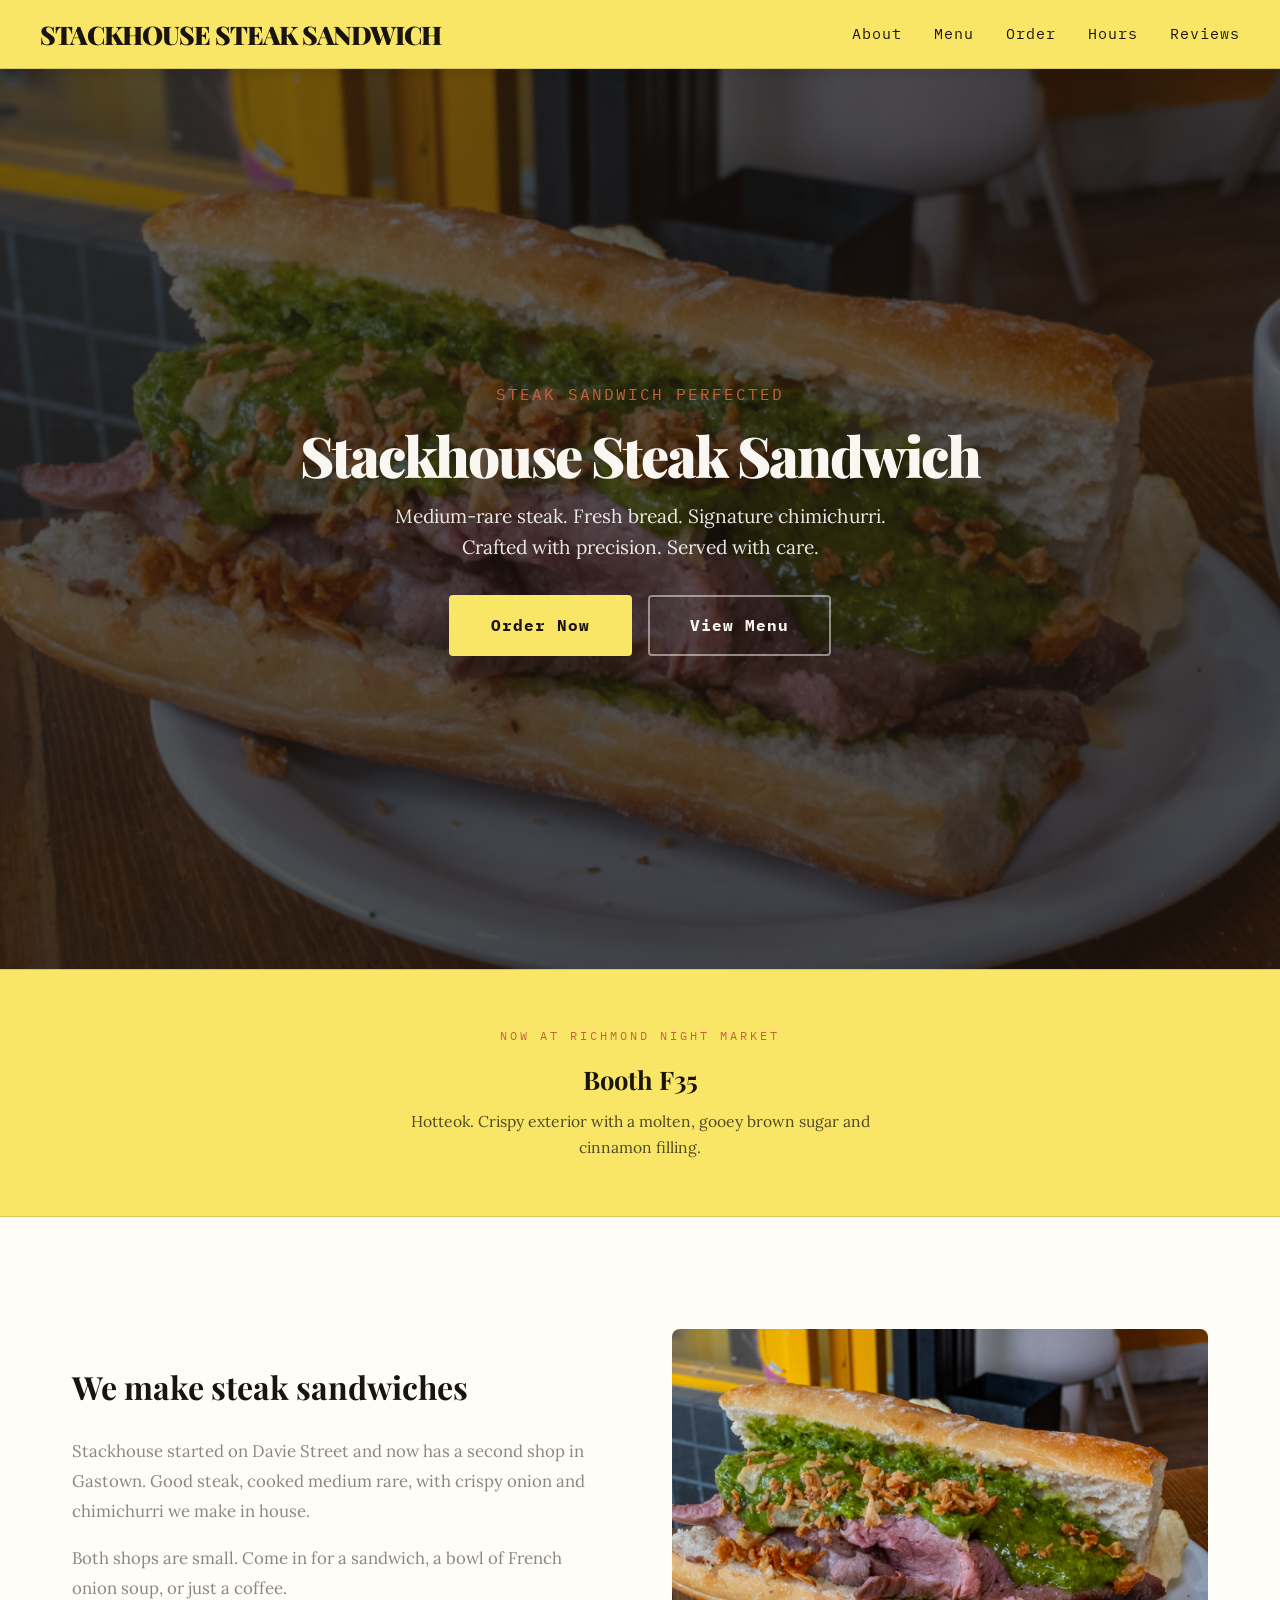
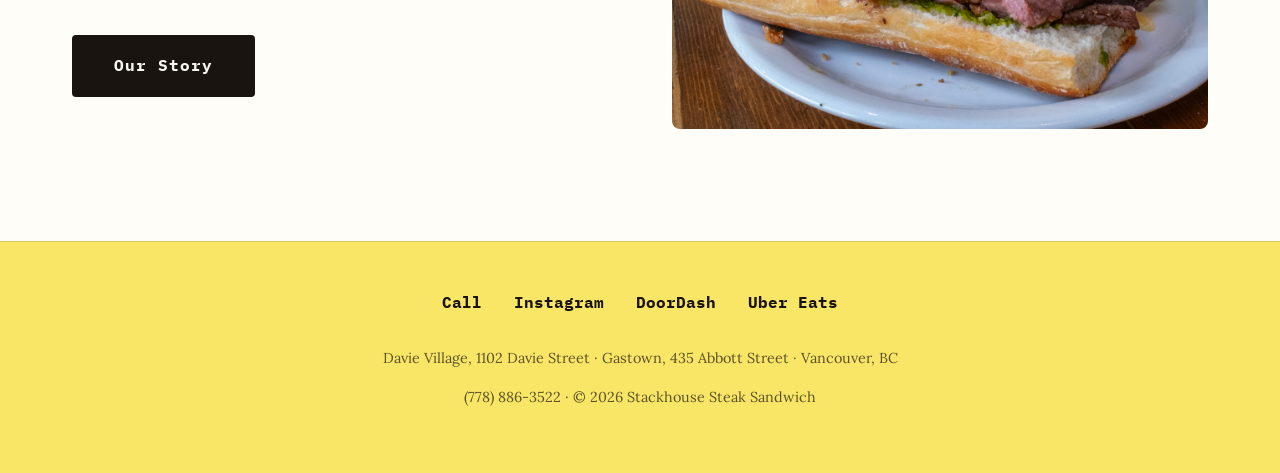
==== index.html @ 325ead57 "vbright" ====
<!DOCTYPE html>
<html lang="en">
<head>
    <meta charset="UTF-8">
    <meta name="viewport" content="width=device-width, initial-scale=1.0">
    <title>Stackhouse Steak Sandwich | Vancouver</title>
    <meta name="description" content="Vancouver's home for perfectly crafted steak sandwiches. Medium-rare steak, fresh bread, signature chimichurri.">
    <link href="https://fonts.googleapis.com/css2?family=Playfair+Display:wght@700;900&family=IBM+Plex+Mono:wght@400;600&family=Lora:wght@400;500;600&display=swap" rel="stylesheet">
    <link rel="icon" type="image/png" href="favicon.png">
    <link rel="apple-touch-icon" href="apple-touch-icon.png">
    <link rel="stylesheet" href="styles.css">
    <style>
        /* Full-bleed photo hero */
        .hero {
            background: linear-gradient(rgba(26, 20, 16, 0.60), rgba(26, 20, 16, 0.74)), url('sandwich.jpg?v=1') center/cover no-repeat;
            padding: 8rem 2rem;
        }
        .hero::before { display: none; }
        .hero-description { color: rgba(250, 247, 243, 0.92); }

        /* More breathing room */
        .about { margin: 7rem auto; }

        /* Richmond Night Market banner */
        .nightmarket-banner {
            background: var(--brand);
            color: var(--primary-dark);
            padding: 3.5rem 2rem;
            text-align: center;
            border-top: 1px solid rgba(26, 20, 16, 0.15);
            border-bottom: 1px solid rgba(26, 20, 16, 0.15);
        }
        .nightmarket-banner .eyebrow {
            font-family: 'IBM Plex Mono', monospace;
            letter-spacing: 3px;
            text-transform: uppercase;
            font-size: 0.75rem;
            color: var(--primary-accent);
            margin-bottom: 0.85rem;
        }
        .nightmarket-banner h3 {
            font-family: 'Playfair Display', serif;
            font-size: 1.6rem;
            font-weight: 700;
            margin-bottom: 0.6rem;
            color: var(--primary-dark);
        }
        .nightmarket-banner p {
            color: rgba(26, 20, 16, 0.75);
            font-size: 0.98rem;
            max-width: 520px;
            margin: 0 auto;
            line-height: 1.6;
        }
    </style>
</head>
<body>
    <header>
        <nav>
            <a href="index.html" class="logo" style="text-decoration:none;color:inherit;">STACKHOUSE STEAK SANDWICH</a>
            <ul class="nav-links">
                <li><a href="about.html">About</a></li>
                <li><a href="menu.html">Menu</a></li>
                <li><a href="order.html">Order</a></li>
                <li><a href="hours.html">Hours</a></li>
                <li><a href="reviews.html">Reviews</a></li>
            </ul>
            <div class="hamburger" id="hamburger">
                <span></span>
                <span></span>
                <span></span>
            </div>
        </nav>
    </header>

    <div class="mobile-menu" id="mobileMenu">
        <a href="about.html">About</a>
        <a href="menu.html">Menu</a>
        <a href="order.html">Order</a>
        <a href="hours.html">Hours</a>
        <a href="reviews.html">Reviews</a>
    </div>

    <script>
        const hamburger = document.getElementById('hamburger');
        const mobileMenu = document.getElementById('mobileMenu');
        hamburger.addEventListener('click', function(e) {
            e.stopPropagation();
            hamburger.classList.toggle('active');
            mobileMenu.classList.toggle('active');
        });
        document.addEventListener('click', function(event) {
            if (!event.target.closest('header') && !event.target.closest('.mobile-menu')) {
                hamburger.classList.remove('active');
                mobileMenu.classList.remove('active');
            }
        });
    </script>

    <section class="hero">
        <div class="hero-content">
            <div class="tagline" style="animation: fadeInDown 0.8s ease 0.2s both;">STEAK SANDWICH PERFECTED</div>
            <h1 style="animation: fadeInDown 0.8s ease 0.4s both;">Stackhouse Steak Sandwich</h1>
            <p class="hero-description" style="animation: fadeInDown 0.8s ease 0.6s both;">Medium-rare steak. Fresh bread. Signature chimichurri.<br>Crafted with precision. Served with care.</p>
            <div style="animation: fadeInUp 0.8s ease 0.8s both; display: flex; gap: 1rem; justify-content: center; flex-wrap: wrap;">
                <a href="order.html" class="cta-button" style="background: var(--brand); color: var(--primary-dark); border-color: var(--brand);">Order Now</a>
                <a href="menu.html" class="cta-button" style="background: transparent; color: var(--cream); border: 2px solid rgba(250, 247, 243, 0.5);">View Menu</a>
            </div>
        </div>
    </section>

    <!-- Richmond Night Market Banner -->
    <section class="nightmarket-banner">
        <div class="eyebrow">Now at Richmond Night Market</div>
        <h3>Booth F35</h3>
        <p>Hotteok. Crispy exterior with a molten, gooey brown sugar and cinnamon filling.</p>
    </section>

    <!-- About preview -->
    <section class="about">
        <div class="about-text">
            <h2>We make steak sandwiches</h2>
            <p>Stackhouse started on Davie Street and now has a second shop in Gastown. Good steak, cooked medium rare, with crispy onion and chimichurri we make in house.</p>
            <p>Both shops are small. Come in for a sandwich, a bowl of French onion soup, or just a coffee.</p>
            <a href="about.html" class="cta-button" style="margin-top: 1rem;">Our Story</a>
        </div>
        <div class="about-image" style="background: none; display: flex; align-items: center; justify-content: center; border-radius: 8px; overflow: hidden;">
            <img src="sandwich.jpg?v=1" alt="Stackhouse Steak Sandwich" style="width: 100%; height: 100%; object-fit: cover;">
        </div>
    </section>

    <footer>
        <div class="social-links">
            <a href="tel:+17788863522">Call</a>
            <a href="https://www.instagram.com/stackhouse_steaksandwich/" target="_blank">Instagram</a>
            <a href="https://www.doordash.com/store/stackhouse-steak-sandwich-vancouver-33182629/56385746/?event_type=autocomplete&pickup=false" target="_blank">DoorDash</a>
            <a href="https://www.ubereats.com/ca/store/stackhouse-steaksandwich/ecouAs_ZU3mbk9xz7SRgxw?diningMode=DELIVERY&surfaceName=" target="_blank">Uber Eats</a>
        </div>
        <div class="footer-text">
            Davie Village, 1102 Davie Street  &middot;  Gastown, 435 Abbott Street  &middot;  Vancouver, BC
        </div>
        <div class="footer-text">
            (778) 886-3522  &middot;  &copy; 2026 Stackhouse Steak Sandwich
        </div>
    </footer>
</body>
</html>
---- styles.css ----
* {
            margin: 0;
            padding: 0;
            box-sizing: border-box;
        }

        :root {
            --primary-dark: #1a1410;
            --primary-accent: #c4623d;
            --cream: #faf7f3;
            --brand: #fae666;
            --bg: #fffdf7;
            --gold: #c9a24b;
            --warm-gray: #8b8680;
            --light-gray: #fdf3d1;
        }

        html {
            scroll-behavior: smooth;
        }

        body {
            font-family: 'Lora', serif;
            color: var(--primary-dark);
            background: var(--bg);
            line-height: 1.6;
            overflow-x: hidden;
        }

        /* Header & Navigation */
        header {
            background: var(--brand);
            color: var(--primary-dark);
            padding: 0.85rem 2rem;
            position: sticky;
            top: 0;
            z-index: 1000;
            border-bottom: 1px solid rgba(26, 20, 16, 0.15);
            box-shadow: 0 2px 12px rgba(26, 20, 16, 0.12);
        }

        nav {
            max-width: 1200px;
            margin: 0 auto;
            display: flex;
            justify-content: space-between;
            align-items: center;
        }

        .logo {
            font-family: 'Playfair Display', serif;
            font-size: 1.6rem;
            font-weight: 900;
            letter-spacing: -1px;
        }

        .nav-links {
            display: flex;
            gap: 2rem;
            list-style: none;
        }

        .nav-links a {
            color: var(--primary-dark);
            text-decoration: none;
            font-family: 'IBM Plex Mono', monospace;
            font-size: 0.92rem;
            letter-spacing: 1px;
            padding-bottom: 3px;
            border-bottom: 1px solid transparent;
            transition: color 0.3s ease, border-color 0.3s ease;
        }

        .nav-links a:hover {
            color: var(--primary-accent);
        }

        /* Hamburger Menu */
        .hamburger {
            display: none;
            flex-direction: column;
            cursor: pointer;
            gap: 6px;
        }

        .hamburger span {
            width: 25px;
            height: 3px;
            background: var(--primary-dark);
            border-radius: 2px;
            transition: opacity 0.2s ease;
        }

        .hamburger.active span:nth-child(1) {
            /* Keep lines visible */
        }

        .hamburger.active span:nth-child(2) {
            /* Keep lines visible */
        }

        .hamburger.active span:nth-child(3) {
            /* Keep lines visible */
        }

        /* Mobile Menu */
        .mobile-menu {
            display: none;
            position: fixed;
            top: 56px;
            left: 0;
            right: 0;
            background: var(--brand);
            flex-direction: column;
            padding: 2rem;
            gap: 1.5rem;
            z-index: 999;
            box-shadow: 0 4px 15px rgba(26, 20, 16, 0.2);
        }

        .mobile-menu.active {
            display: flex;
        }

        .mobile-menu a {
            color: var(--primary-dark);
            text-decoration: none;
            font-family: 'IBM Plex Mono', monospace;
            font-size: 1rem;
            letter-spacing: 1px;
            padding: 0.5rem 0;
            border-bottom: 1px solid rgba(26, 20, 16, 0.12);
        }

        .mobile-menu a:last-child {
            border-bottom: none;
        }

        /* Hero Section */
        .hero {
            background: linear-gradient(135deg, var(--primary-dark) 0%, #2a1f16 100%);
            color: var(--cream);
            padding: 6rem 2rem;
            text-align: center;
            position: relative;
            overflow: hidden;
            min-height: 100vh;
            display: flex;
            align-items: center;
            justify-content: center;
        }

        .hero::before {
            content: '';
            position: absolute;
            top: -50%;
            right: -20%;
            width: 500px;
            height: 500px;
            background: radial-gradient(circle, var(--primary-accent) 0%, transparent 70%);
            opacity: 0.1;
            animation: float 15s ease-in-out infinite;
        }

        @keyframes float {
            0%, 100% { transform: translateY(0px); }
            50% { transform: translateY(-30px); }
        }

        @keyframes fadeInUp {
            from {
                opacity: 0;
                transform: translateY(30px);
            }
            to {
                opacity: 1;
                transform: translateY(0);
            }
        }

        @keyframes fadeInDown {
            from {
                opacity: 0;
                transform: translateY(-30px);
            }
            to {
                opacity: 1;
                transform: translateY(0);
            }
        }

        @keyframes fadeIn {
            from {
                opacity: 0;
            }
            to {
                opacity: 1;
            }
        }

        @keyframes bounce {
            0%, 100% { transform: translateY(0); }
            50% { transform: translateY(-10px); }
        }

        .hero-content {
            position: relative;
            z-index: 1;
            max-width: 800px;
            margin: 0 auto;
            animation: fadeInUp 1s ease 0.2s both;
        }

        @keyframes fadeInUp {
            from {
                opacity: 0;
                transform: translateY(30px);
            }
            to {
                opacity: 1;
                transform: translateY(0);
            }
        }

        h1 {
            font-family: 'Playfair Display', serif;
            font-size: 3.5rem;
            font-weight: 900;
            margin-bottom: 1rem;
            letter-spacing: -2px;
            line-height: 1.1;
            color: var(--cream);
        }

        .tagline {
            font-family: 'IBM Plex Mono', monospace;
            font-size: 1rem;
            letter-spacing: 2px;
            color: var(--primary-accent);
            text-transform: uppercase;
            margin-bottom: 1rem;
        }

        .hero-description {
            font-size: 1.2rem;
            margin-bottom: 2rem;
            color: rgba(250, 247, 243, 0.9);
            max-width: 600px;
            margin-left: auto;
            margin-right: auto;
        }

        .cta-button {
            display: inline-block;
            background: var(--primary-dark);
            color: var(--cream);
            padding: 1rem 2.5rem;
            text-decoration: none;
            font-family: 'IBM Plex Mono', monospace;
            font-weight: 700;
            letter-spacing: 1px;
            transition: all 0.3s ease;
            border: 2px solid var(--primary-dark);
            cursor: pointer;
            border-radius: 4px;
        }

        .cta-button:hover {
            background: transparent;
            color: var(--primary-dark);
            transform: translateY(-2px);
            box-shadow: 0 8px 25px rgba(26, 20, 16, 0.2);
        }

        /* About Section */
        .about {
            max-width: 1200px;
            margin: 5rem auto;
            padding: 0 2rem;
            display: grid;
            grid-template-columns: 1fr 1fr;
            gap: 4rem;
            align-items: center;
        }

        .about-text h2 {
            font-family: 'Playfair Display', serif;
            font-size: 2rem;
            margin-bottom: 1.5rem;
            color: var(--primary-dark);
        }

        .about-text p {
            margin-bottom: 1rem;
            font-size: 1.05rem;
            color: var(--warm-gray);
            line-height: 1.8;
        }

        .about-image {
            width: 100%;
            height: 400px;
            background: linear-gradient(135deg, var(--primary-accent) 0%, #d97d5e 100%);
            border-radius: 4px;
            display: flex;
            align-items: center;
            justify-content: center;
            font-size: 4rem;
            color: rgba(255, 255, 255, 0.3);
            position: relative;
            overflow: hidden;
        }

        .about-image::before {
            content: '';
            font-size: 5rem;
            animation: pulse 3s ease-in-out infinite;
        }

        @keyframes pulse {
            0%, 100% { transform: scale(1); }
            50% { transform: scale(1.1); }
        }

        /* Menu Section */
        .menu {
            background: var(--light-gray);
            padding: 4rem 2rem;
            margin: 0;
            border-top: 1px solid rgba(26, 20, 16, 0.06);
            border-bottom: 1px solid rgba(26, 20, 16, 0.06);
        }

        .menu-header {
            max-width: 1200px;
            margin: 0 auto 2rem;
            text-align: center;
        }

        .menu-header h2 {
            font-family: 'Playfair Display', serif;
            font-size: 2rem;
            margin-bottom: 1rem;
            color: var(--primary-dark);
        }

        .menu-grid {
            max-width: 1200px;
            margin: 0 auto;
            display: grid;
            grid-template-columns: repeat(auto-fit, minmax(300px, 1fr));
            gap: 1.2rem;
        }

        .menu-category {
            background: white;
            padding: 2rem 1.75rem;
            border-top: 3px solid var(--gold);
            border-radius: 10px;
            box-shadow: 0 10px 30px rgba(26, 20, 16, 0.06);
            transition: transform 0.3s ease, box-shadow 0.3s ease;
        }

        .menu-category:hover {
            transform: translateY(-5px);
            box-shadow: 0 8px 25px rgba(0, 0, 0, 0.1);
        }

        .menu-category h3 {
            font-family: 'Playfair Display', serif;
            font-size: 1.25rem;
            color: var(--primary-accent);
            margin-bottom: 1rem;
            text-transform: uppercase;
            letter-spacing: 1px;
        }

        .menu-item {
            margin-bottom: 1rem;
        }

        .menu-item-name {
            font-weight: 600;
            color: var(--primary-dark);
            font-size: 1.05rem;
        }

        .menu-item-desc {
            font-size: 0.9rem;
            color: var(--warm-gray);
            font-style: italic;
            margin-top: 0.3rem;
        }

        .menu-item-price {
            font-family: 'IBM Plex Mono', monospace;
            font-weight: 700;
            color: var(--primary-accent);
            margin-top: 0.3rem;
            font-size: 0.95rem;
        }

        /* Info Section */
        .info {
            background: var(--light-gray);
            padding: 5rem 2rem;
            margin: 0;
            border-top: 1px solid rgba(26, 20, 16, 0.06);
            border-bottom: 1px solid rgba(26, 20, 16, 0.06);
        }

        .info-grid {
            max-width: 1200px;
            margin: 0 auto;
            display: grid;
            grid-template-columns: repeat(auto-fit, minmax(250px, 1fr));
            gap: 2rem;
        }

        .info h2 {
            font-family: 'Playfair Display', serif;
            font-size: 2rem;
            text-align: center;
            margin-bottom: 3.5rem;
            color: var(--primary-dark);
        }

        .info-card {
            background: white;
            padding: 2.5rem 2rem;
            border-radius: 12px;
            border: 1px solid rgba(26, 20, 16, 0.06);
            box-shadow: 0 10px 30px rgba(26, 20, 16, 0.06);
            text-align: center;
            transition: transform 0.3s ease, box-shadow 0.3s ease;
        }

        .info-card:hover {
            transform: translateY(-5px);
            box-shadow: 0 18px 40px rgba(26, 20, 16, 0.1);
        }

        .info-card h3 {
            font-family: 'Playfair Display', serif;
            font-size: 1.15rem;
            color: var(--primary-accent);
            margin-bottom: 1.25rem;
        }

        .info-card p {
            color: var(--warm-gray);
            line-height: 1.8;
        }

        .hours-list {
            text-align: left;
            font-family: 'IBM Plex Mono', monospace;
            font-size: 0.9rem;
            margin-top: 1rem;
        }

        .hours-list div {
            display: flex;
            justify-content: space-between;
            margin-bottom: 0.5rem;
        }

        .day {
            color: var(--primary-dark);
            font-weight: 600;
        }

        .time {
            color: var(--primary-accent);
        }

        /* Reviews Section */
        .reviews {
            background: var(--light-gray);
            color: var(--primary-dark);
            padding: 5rem 2rem;
            margin-top: 0;
            border-top: 1px solid rgba(26, 20, 16, 0.06);
        }

        .reviews h2 {
            font-family: 'Playfair Display', serif;
            font-size: 2rem;
            text-align: center;
            margin-bottom: 3rem;
            color: var(--primary-dark);
        }

        .reviews-grid {
            max-width: 1200px;
            margin: 0 auto;
            display: grid;
            grid-template-columns: repeat(auto-fit, minmax(280px, 1fr));
            gap: 2rem;
        }

        .review-card {
            background: white;
            padding: 2.25rem 2rem;
            border-left: 3px solid var(--gold);
            border-radius: 10px;
            box-shadow: 0 10px 30px rgba(26, 20, 16, 0.06);
            transition: transform 0.3s ease, box-shadow 0.3s ease;
        }

        .review-card:hover {
            transform: translateY(-4px);
            box-shadow: 0 18px 40px rgba(26, 20, 16, 0.1);
        }

        .review-stars {
            color: var(--primary-accent);
            margin-bottom: 1rem;
            font-size: 1.1rem;
            letter-spacing: 2px;
        }

        .review-text {
            font-size: 0.95rem;
            line-height: 1.7;
            margin-bottom: 1rem;
        }

        .review-author {
            font-family: 'IBM Plex Mono', monospace;
            font-size: 0.85rem;
            color: var(--warm-gray);
        }

        /* Footer */
        footer {
            background: var(--brand);
            color: var(--primary-dark);
            padding: 3rem 2rem;
            text-align: center;
            border-top: 1px solid rgba(26, 20, 16, 0.15);
        }

        .social-links {
            display: flex;
            justify-content: center;
            gap: 2rem;
            margin-bottom: 2rem;
        }

        .social-links a {
            color: var(--primary-dark);
            text-decoration: none;
            font-family: 'IBM Plex Mono', monospace;
            font-weight: 700;
            transition: color 0.3s ease;
        }

        .social-links a:hover {
            color: var(--primary-accent);
        }

        .footer-text {
            font-size: 0.9rem;
            color: rgba(26, 20, 16, 0.7);
            margin-bottom: 1rem;
        }

        @media (max-width: 768px) {
            h1 {
                font-size: 2rem;
            }

            .logo {
                font-size: 1.3rem;
                max-width: 120px;
                line-height: 1.2;
            }

            .nav-links {
                display: none;
            }

            .hamburger {
                display: flex;
            }

            .hero {
                padding: 2rem 1rem;
                min-height: 100vh;
                display: flex;
                align-items: center;
                justify-content: center;
            }

            .hero-content {
                max-width: 100%;
                margin-bottom: 100px;
            }

            .tagline {
                font-size: 0.75rem;
                margin-bottom: 0.5rem;
            }

            h1 {
                font-size: 1.8rem;
                margin-bottom: 0.8rem;
                line-height: 1.2;
            }

            .hero-description {
                font-size: 0.95rem;
                margin-bottom: 1.5rem;
                line-height: 1.5;
            }

            .cta-button {
                padding: 0.8rem 1.5rem;
                font-size: 0.9rem;
            }

            .hero-scroll {
                position: fixed !important;
                bottom: 20px !important;
                left: 50% !important;
                transform: translateX(-50%) !important;
                z-index: 100 !important;
            }

            .hero-scroll p {
                font-size: 0.8rem !important;
            }

            .about {
                grid-template-columns: 1fr;
                gap: 2rem;
                padding: 2rem 1rem;
            }

            .about-text h2 {
                font-size: 1.8rem;
            }

            .about-image {
                height: 300px;
            }

            .menu {
                padding: 3rem 1rem;
            }

            .menu-header h2 {
                font-size: 1.8rem;
            }

            .menu-grid {
                grid-template-columns: 1fr;
                gap: 1rem;
                padding: 0 1rem;
            }

            .menu-category {
                padding: 1.5rem;
            }

            .menu-category h3 {
                font-size: 1.2rem;
            }

            .info {
                padding: 2rem 1rem;
            }

            .info h2 {
                font-size: 1.8rem;
            }

            .info-grid {
                grid-template-columns: 1fr;
                gap: 1rem;
            }

            .info-card {
                padding: 1.5rem;
            }

            .reviews {
                padding: 3rem 1rem;
            }

            .reviews h2 {
                font-size: 1.8rem;
            }

            .reviews-grid {
                grid-template-columns: 1fr;
                gap: 1rem;
            }

            .review-card {
                padding: 1.5rem;
            }

            .order {
                padding: 3rem 1rem !important;
            }

            header {
                padding: 0.85rem 1rem;
            }

            .logo {
                font-size: 1.2rem;
            }
        }

        @media (max-width: 480px) {
            h1 {
                font-size: 1.5rem;
            }

            .logo {
                font-size: 0.9rem;
                max-width: 100px;
                line-height: 1.1;
            }

            .tagline {
                font-size: 0.65rem;
            }

            .hero-description {
                font-size: 0.9rem;
            }

            .cta-button {
                padding: 0.7rem 1.2rem;
                font-size: 0.85rem;
                width: 100%;
            }

            .hero-scroll {
                bottom: 15px !important;
            }

            .hero-scroll p {
                font-size: 0.75rem !important;
            }

            .about {
                padding: 1.5rem 1rem;
            }

            .about-text h2 {
                font-size: 1.5rem;
            }

            .about-text p {
                font-size: 0.95rem;
            }

            .menu-category h3 {
                font-size: 1rem;
            }

            .menu-item-name {
                font-size: 1rem;
            }

            .menu-item-desc {
                font-size: 0.85rem;
            }

            .menu-item-price {
                font-size: 0.9rem;
            }

            .info h2 {
                font-size: 1.5rem;
            }

            .info-card h3 {
                font-size: 1rem;
            }

            .info-card p {
                font-size: 0.9rem;
            }

            .reviews h2 {
                font-size: 1.5rem;
            }

            .review-text {
                font-size: 0.9rem;
            }

            .review-author {
                font-size: 0.8rem;
            }
        }

        /* ===== Multi-page additions ===== */
        .nav-links a.active {
            color: var(--primary-accent);
            border-bottom-color: var(--primary-dark);
        }

        .page-header {
            background: var(--brand);
            color: var(--primary-dark);
            padding: 3.5rem 2rem 3rem;
            text-align: center;
            border-top: 1px solid rgba(26, 20, 16, 0.12);
            box-shadow: inset 0 -1px 0 rgba(26, 20, 16, 0.08), 0 8px 24px rgba(26, 20, 16, 0.06);
        }

        .page-header h1 {
            font-family: 'Playfair Display', serif;
            font-size: 2.4rem;
            font-weight: 900;
            letter-spacing: -1px;
            color: var(--primary-dark);
            margin-bottom: 1rem;
        }

        .page-header p {
            font-family: 'IBM Plex Mono', monospace;
            font-size: 0.8rem;
            letter-spacing: 3px;
            text-transform: uppercase;
            color: var(--primary-dark);
            display: inline-block;
            position: relative;
            padding-top: 1rem;
        }

        .page-header p::before {
            content: '';
            position: absolute;
            top: 0;
            left: 50%;
            transform: translateX(-50%);
            width: 40px;
            height: 2px;
            background: var(--primary-dark);
            opacity: 0.5;
        }

        .page-body {
            min-height: 50vh;
        }

        /* remove the big top/bottom margins meant for single-page flow */
        .about { margin: 4rem auto; }
        .info { margin: 4rem auto; }
        .menu { margin: 0 0 2rem; }
        .reviews { margin-top: 0; }

        @media (max-width: 768px) {
            .page-header h1 { font-size: 2rem; }
            .page-header { padding: 3rem 1rem 2rem; }
        }
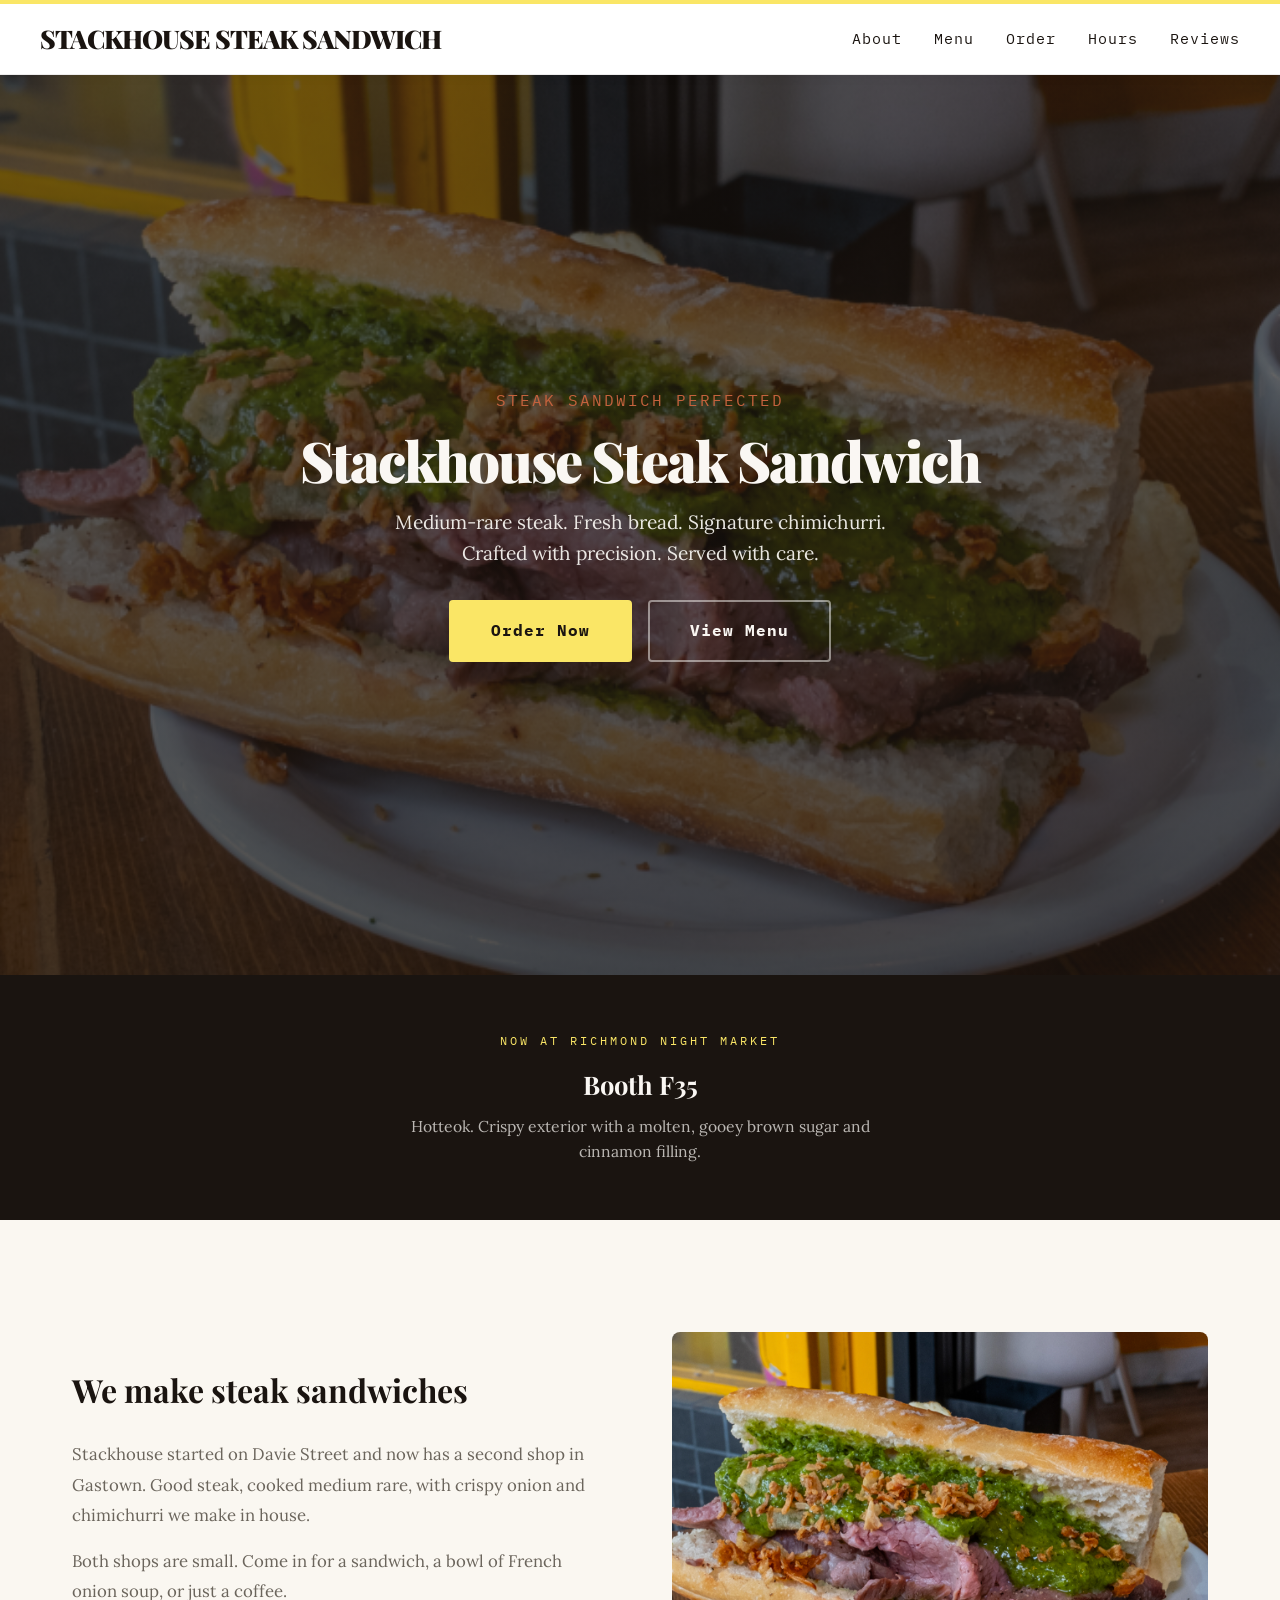
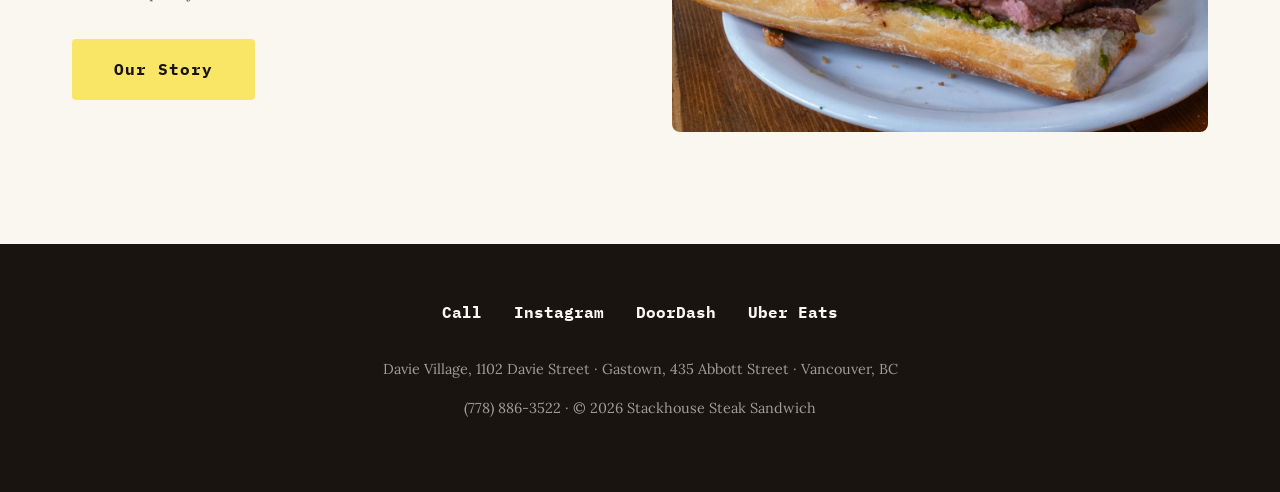
==== commit 108ae85a: "yrll" ====
--- a/index.html
+++ b/index.html
@@ -23,19 +23,17 @@
 
         /* Richmond Night Market banner */
         .nightmarket-banner {
-            background: var(--brand);
-            color: var(--primary-dark);
+            background: var(--primary-dark);
+            color: var(--cream);
             padding: 3.5rem 2rem;
             text-align: center;
-            border-top: 1px solid rgba(26, 20, 16, 0.15);
-            border-bottom: 1px solid rgba(26, 20, 16, 0.15);
         }
         .nightmarket-banner .eyebrow {
             font-family: 'IBM Plex Mono', monospace;
             letter-spacing: 3px;
             text-transform: uppercase;
             font-size: 0.75rem;
-            color: var(--primary-accent);
+            color: var(--brand);
             margin-bottom: 0.85rem;
         }
         .nightmarket-banner h3 {
@@ -43,10 +41,10 @@
             font-size: 1.6rem;
             font-weight: 700;
             margin-bottom: 0.6rem;
-            color: var(--primary-dark);
+            color: var(--cream);
         }
         .nightmarket-banner p {
-            color: rgba(26, 20, 16, 0.75);
+            color: rgba(250, 247, 243, 0.72);
             font-size: 0.98rem;
             max-width: 520px;
             margin: 0 auto;
--- a/styles.css
+++ b/styles.css
@@ -9,10 +9,10 @@
             --primary-accent: #c4623d;
             --cream: #faf7f3;
             --brand: #fae666;
-            --bg: #fffdf7;
-            --gold: #c9a24b;
-            --warm-gray: #8b8680;
-            --light-gray: #fdf3d1;
+            --bg: #faf7f1;
+            --gold: #d9a441;
+            --warm-gray: #6b655c;
+            --light-gray: #f4efe6;
         }
 
         html {
@@ -29,14 +29,15 @@
 
         /* Header & Navigation */
         header {
-            background: var(--brand);
-            color: var(--primary-dark);
-            padding: 0.85rem 2rem;
+            background: #ffffff;
+            color: var(--primary-dark);
+            padding: 0.9rem 2rem;
             position: sticky;
             top: 0;
             z-index: 1000;
-            border-bottom: 1px solid rgba(26, 20, 16, 0.15);
-            box-shadow: 0 2px 12px rgba(26, 20, 16, 0.12);
+            border-top: 4px solid var(--brand);
+            border-bottom: 1px solid rgba(26, 20, 16, 0.08);
+            box-shadow: 0 1px 12px rgba(26, 20, 16, 0.05);
         }
 
         nav {
@@ -72,7 +73,7 @@
         }
 
         .nav-links a:hover {
-            color: var(--primary-accent);
+            color: rgba(26, 20, 16, 0.55);
         }
 
         /* Hamburger Menu */
@@ -107,15 +108,16 @@
         .mobile-menu {
             display: none;
             position: fixed;
-            top: 56px;
+            top: 60px;
             left: 0;
             right: 0;
-            background: var(--brand);
+            background: #ffffff;
             flex-direction: column;
             padding: 2rem;
             gap: 1.5rem;
             z-index: 999;
-            box-shadow: 0 4px 15px rgba(26, 20, 16, 0.2);
+            box-shadow: 0 8px 20px rgba(26, 20, 16, 0.12);
+            border-bottom: 1px solid rgba(26, 20, 16, 0.08);
         }
 
         .mobile-menu.active {
@@ -129,7 +131,7 @@
             font-size: 1rem;
             letter-spacing: 1px;
             padding: 0.5rem 0;
-            border-bottom: 1px solid rgba(26, 20, 16, 0.12);
+            border-bottom: 1px solid rgba(26, 20, 16, 0.08);
         }
 
         .mobile-menu a:last-child {
@@ -252,24 +254,24 @@
 
         .cta-button {
             display: inline-block;
-            background: var(--primary-dark);
-            color: var(--cream);
+            background: var(--brand);
+            color: var(--primary-dark);
             padding: 1rem 2.5rem;
             text-decoration: none;
             font-family: 'IBM Plex Mono', monospace;
             font-weight: 700;
             letter-spacing: 1px;
             transition: all 0.3s ease;
-            border: 2px solid var(--primary-dark);
+            border: 2px solid var(--brand);
             cursor: pointer;
             border-radius: 4px;
         }
 
         .cta-button:hover {
-            background: transparent;
-            color: var(--primary-dark);
+            background: #f3d93e;
+            border-color: #f3d93e;
             transform: translateY(-2px);
-            box-shadow: 0 8px 25px rgba(26, 20, 16, 0.2);
+            box-shadow: 0 8px 22px rgba(26, 20, 16, 0.15);
         }
 
         /* About Section */
@@ -327,8 +329,6 @@
             background: var(--light-gray);
             padding: 4rem 2rem;
             margin: 0;
-            border-top: 1px solid rgba(26, 20, 16, 0.06);
-            border-bottom: 1px solid rgba(26, 20, 16, 0.06);
         }
 
         .menu-header {
@@ -355,7 +355,7 @@
         .menu-category {
             background: white;
             padding: 2rem 1.75rem;
-            border-top: 3px solid var(--gold);
+            border-top: 3px solid var(--brand);
             border-radius: 10px;
             box-shadow: 0 10px 30px rgba(26, 20, 16, 0.06);
             transition: transform 0.3s ease, box-shadow 0.3s ease;
@@ -369,7 +369,7 @@
         .menu-category h3 {
             font-family: 'Playfair Display', serif;
             font-size: 1.25rem;
-            color: var(--primary-accent);
+            color: var(--primary-dark);
             margin-bottom: 1rem;
             text-transform: uppercase;
             letter-spacing: 1px;
@@ -395,7 +395,7 @@
         .menu-item-price {
             font-family: 'IBM Plex Mono', monospace;
             font-weight: 700;
-            color: var(--primary-accent);
+            color: var(--primary-dark);
             margin-top: 0.3rem;
             font-size: 0.95rem;
         }
@@ -405,8 +405,6 @@
             background: var(--light-gray);
             padding: 5rem 2rem;
             margin: 0;
-            border-top: 1px solid rgba(26, 20, 16, 0.06);
-            border-bottom: 1px solid rgba(26, 20, 16, 0.06);
         }
 
         .info-grid {
@@ -443,7 +441,7 @@
         .info-card h3 {
             font-family: 'Playfair Display', serif;
             font-size: 1.15rem;
-            color: var(--primary-accent);
+            color: var(--primary-dark);
             margin-bottom: 1.25rem;
         }
 
@@ -471,7 +469,7 @@
         }
 
         .time {
-            color: var(--primary-accent);
+            color: var(--warm-gray);
         }
 
         /* Reviews Section */
@@ -480,7 +478,6 @@
             color: var(--primary-dark);
             padding: 5rem 2rem;
             margin-top: 0;
-            border-top: 1px solid rgba(26, 20, 16, 0.06);
         }
 
         .reviews h2 {
@@ -502,7 +499,7 @@
         .review-card {
             background: white;
             padding: 2.25rem 2rem;
-            border-left: 3px solid var(--gold);
+            border-left: 3px solid var(--brand);
             border-radius: 10px;
             box-shadow: 0 10px 30px rgba(26, 20, 16, 0.06);
             transition: transform 0.3s ease, box-shadow 0.3s ease;
@@ -514,7 +511,7 @@
         }
 
         .review-stars {
-            color: var(--primary-accent);
+            color: var(--gold);
             margin-bottom: 1rem;
             font-size: 1.1rem;
             letter-spacing: 2px;
@@ -534,11 +531,10 @@
 
         /* Footer */
         footer {
-            background: var(--brand);
-            color: var(--primary-dark);
-            padding: 3rem 2rem;
+            background: var(--primary-dark);
+            color: var(--cream);
+            padding: 3.5rem 2rem;
             text-align: center;
-            border-top: 1px solid rgba(26, 20, 16, 0.15);
         }
 
         .social-links {
@@ -549,7 +545,7 @@
         }
 
         .social-links a {
-            color: var(--primary-dark);
+            color: var(--cream);
             text-decoration: none;
             font-family: 'IBM Plex Mono', monospace;
             font-weight: 700;
@@ -557,12 +553,12 @@
         }
 
         .social-links a:hover {
-            color: var(--primary-accent);
+            color: var(--brand);
         }
 
         .footer-text {
             font-size: 0.9rem;
-            color: rgba(26, 20, 16, 0.7);
+            color: rgba(250, 247, 243, 0.6);
             margin-bottom: 1rem;
         }
 
@@ -803,17 +799,15 @@
 
         /* ===== Multi-page additions ===== */
         .nav-links a.active {
-            color: var(--primary-accent);
+            color: var(--primary-dark);
             border-bottom-color: var(--primary-dark);
         }
 
         .page-header {
-            background: var(--brand);
-            color: var(--primary-dark);
-            padding: 3.5rem 2rem 3rem;
+            background: var(--bg);
+            color: var(--primary-dark);
+            padding: 4rem 2rem 3rem;
             text-align: center;
-            border-top: 1px solid rgba(26, 20, 16, 0.12);
-            box-shadow: inset 0 -1px 0 rgba(26, 20, 16, 0.08), 0 8px 24px rgba(26, 20, 16, 0.06);
         }
 
         .page-header h1 {
@@ -830,10 +824,10 @@
             font-size: 0.8rem;
             letter-spacing: 3px;
             text-transform: uppercase;
-            color: var(--primary-dark);
+            color: var(--warm-gray);
             display: inline-block;
             position: relative;
-            padding-top: 1rem;
+            padding-top: 1.1rem;
         }
 
         .page-header p::before {
@@ -842,10 +836,10 @@
             top: 0;
             left: 50%;
             transform: translateX(-50%);
-            width: 40px;
-            height: 2px;
-            background: var(--primary-dark);
-            opacity: 0.5;
+            width: 48px;
+            height: 3px;
+            background: var(--brand);
+            border-radius: 2px;
         }
 
         .page-body {
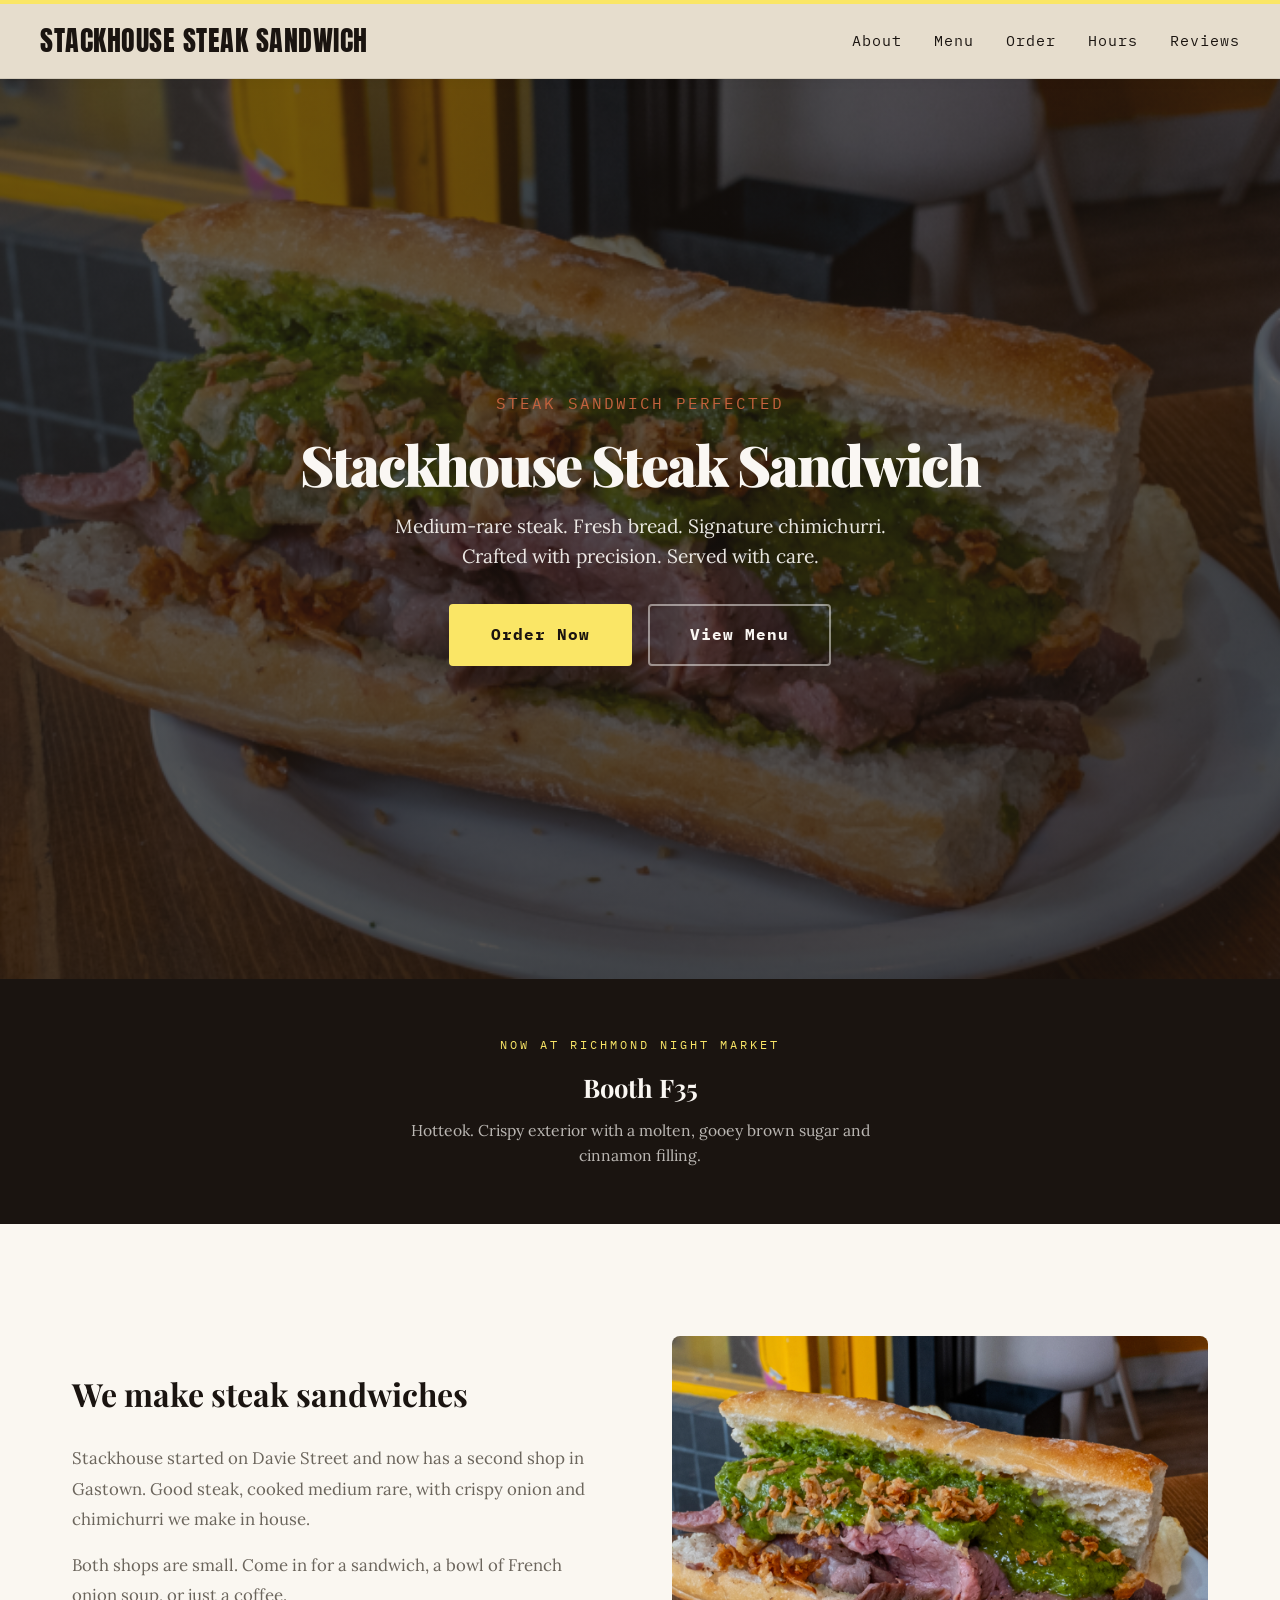
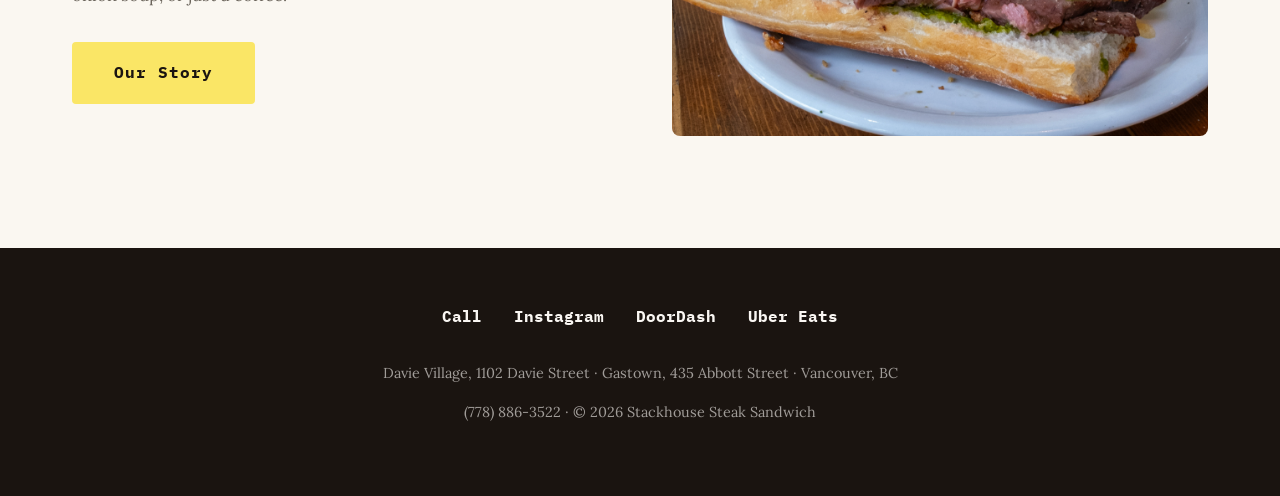
==== commit b2d05489: "col" ====
--- a/index.html
+++ b/index.html
@@ -5,7 +5,7 @@
     <meta name="viewport" content="width=device-width, initial-scale=1.0">
     <title>Stackhouse Steak Sandwich | Vancouver</title>
     <meta name="description" content="Vancouver's home for perfectly crafted steak sandwiches. Medium-rare steak, fresh bread, signature chimichurri.">
-    <link href="https://fonts.googleapis.com/css2?family=Playfair+Display:wght@700;900&family=IBM+Plex+Mono:wght@400;600&family=Lora:wght@400;500;600&display=swap" rel="stylesheet">
+    <link href="https://fonts.googleapis.com/css2?family=Anton&family=Playfair+Display:wght@700;900&family=IBM+Plex+Mono:wght@400;600&family=Lora:wght@400;500;600&display=swap" rel="stylesheet">
     <link rel="icon" type="image/png" href="favicon.png">
     <link rel="apple-touch-icon" href="apple-touch-icon.png">
     <link rel="stylesheet" href="styles.css">
--- a/styles.css
+++ b/styles.css
@@ -10,9 +10,10 @@
             --cream: #faf7f3;
             --brand: #fae666;
             --bg: #faf7f1;
+            --beige: #e6ddcd;
             --gold: #d9a441;
             --warm-gray: #6b655c;
-            --light-gray: #f4efe6;
+            --light-gray: #e6ddcd;
         }
 
         html {
@@ -29,14 +30,14 @@
 
         /* Header & Navigation */
         header {
-            background: #ffffff;
+            background: var(--beige);
             color: var(--primary-dark);
             padding: 0.9rem 2rem;
             position: sticky;
             top: 0;
             z-index: 1000;
             border-top: 4px solid var(--brand);
-            border-bottom: 1px solid rgba(26, 20, 16, 0.08);
+            border-bottom: 1px solid rgba(26, 20, 16, 0.1);
             box-shadow: 0 1px 12px rgba(26, 20, 16, 0.05);
         }
 
@@ -49,10 +50,11 @@
         }
 
         .logo {
-            font-family: 'Playfair Display', serif;
-            font-size: 1.6rem;
-            font-weight: 900;
-            letter-spacing: -1px;
+            font-family: 'Anton', sans-serif;
+            font-size: 1.75rem;
+            font-weight: 400;
+            letter-spacing: 0.5px;
+            text-transform: uppercase;
         }
 
         .nav-links {
@@ -111,13 +113,13 @@
             top: 60px;
             left: 0;
             right: 0;
-            background: #ffffff;
+            background: var(--beige);
             flex-direction: column;
             padding: 2rem;
             gap: 1.5rem;
             z-index: 999;
             box-shadow: 0 8px 20px rgba(26, 20, 16, 0.12);
-            border-bottom: 1px solid rgba(26, 20, 16, 0.08);
+            border-bottom: 1px solid rgba(26, 20, 16, 0.1);
         }
 
         .mobile-menu.active {
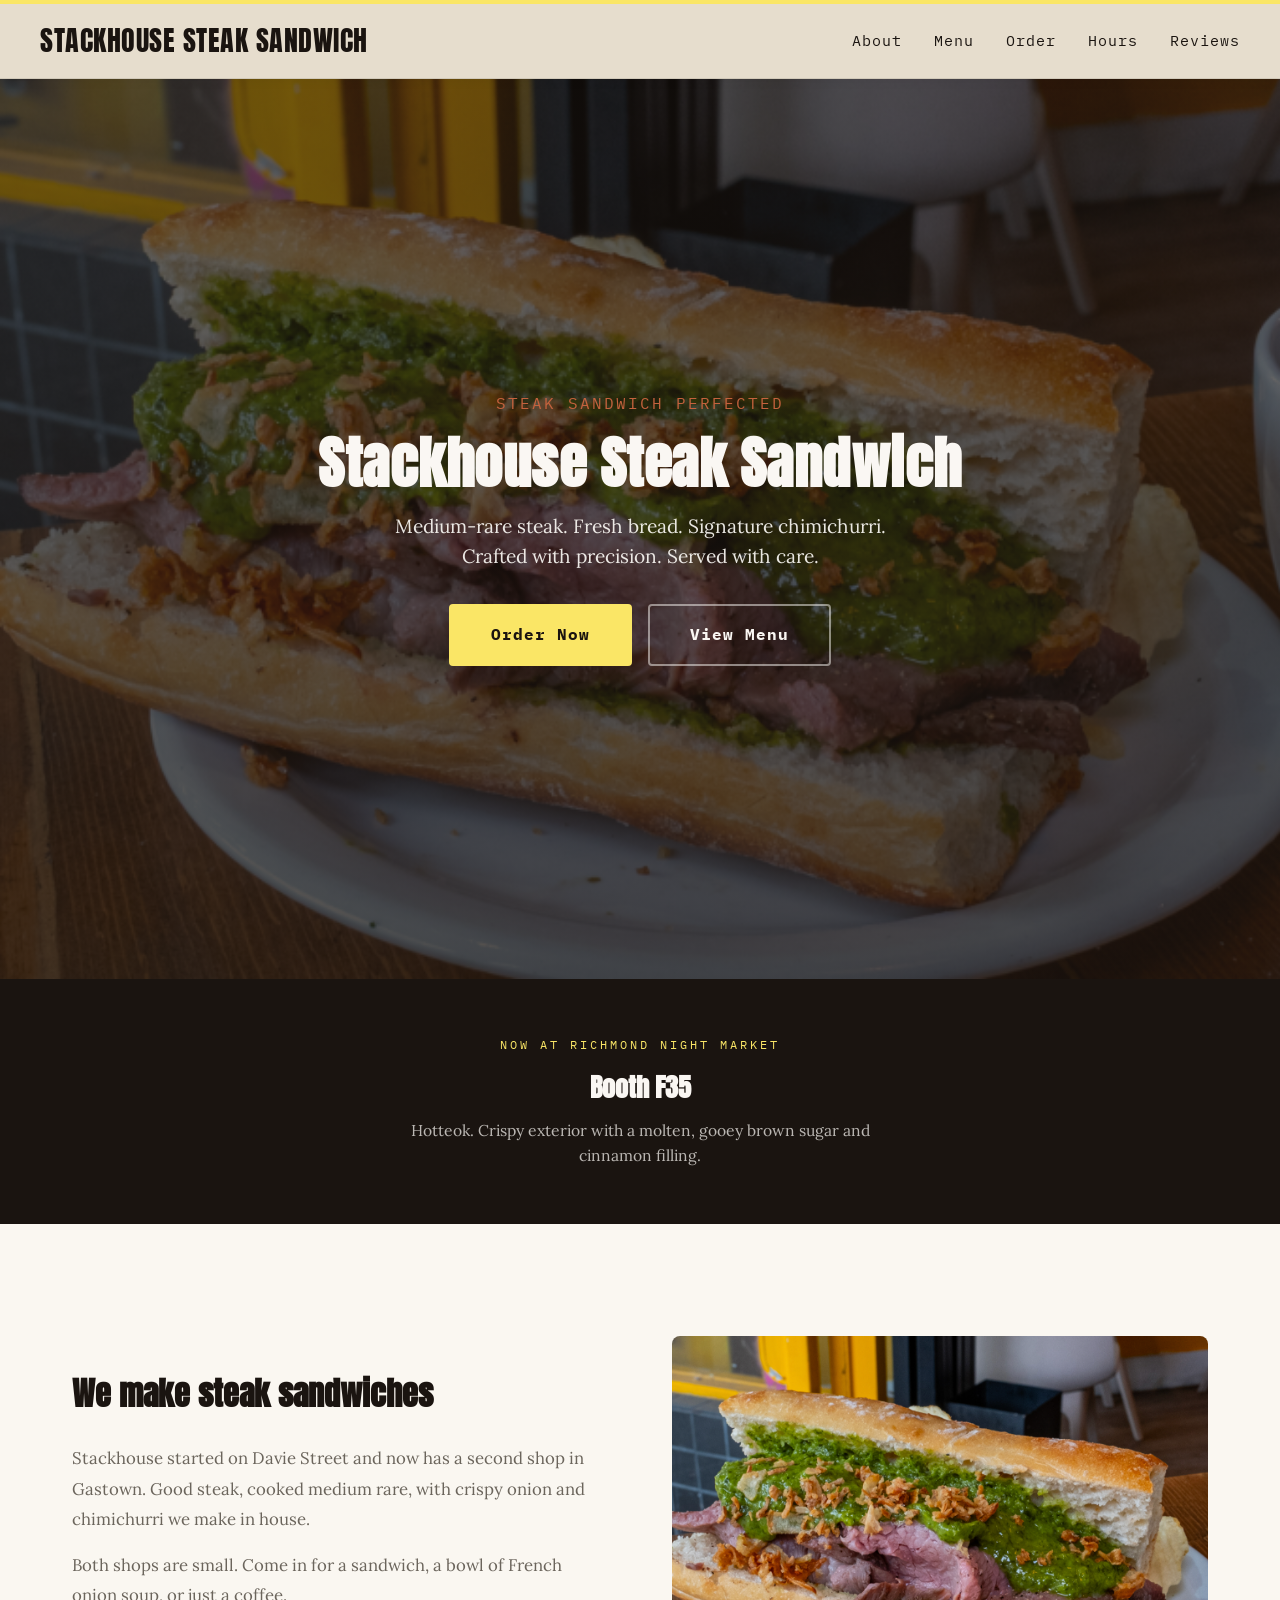
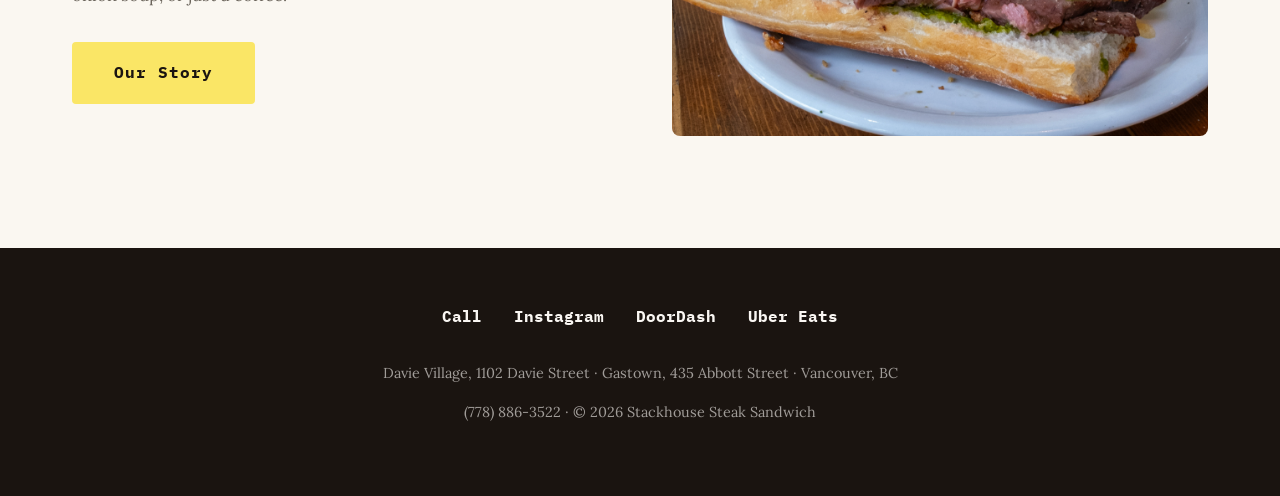
==== commit 34e72ca8: "anton" ====
--- a/index.html
+++ b/index.html
@@ -37,7 +37,7 @@
             margin-bottom: 0.85rem;
         }
         .nightmarket-banner h3 {
-            font-family: 'Playfair Display', serif;
+            font-family: 'Anton', sans-serif;
             font-size: 1.6rem;
             font-weight: 700;
             margin-bottom: 0.6rem;
--- a/styles.css
+++ b/styles.css
@@ -227,11 +227,11 @@
         }
 
         h1 {
-            font-family: 'Playfair Display', serif;
+            font-family: 'Anton', sans-serif;
             font-size: 3.5rem;
             font-weight: 900;
             margin-bottom: 1rem;
-            letter-spacing: -2px;
+            letter-spacing: 0.5px;
             line-height: 1.1;
             color: var(--cream);
         }
@@ -288,7 +288,7 @@
         }
 
         .about-text h2 {
-            font-family: 'Playfair Display', serif;
+            font-family: 'Anton', sans-serif;
             font-size: 2rem;
             margin-bottom: 1.5rem;
             color: var(--primary-dark);
@@ -340,7 +340,7 @@
         }
 
         .menu-header h2 {
-            font-family: 'Playfair Display', serif;
+            font-family: 'Anton', sans-serif;
             font-size: 2rem;
             margin-bottom: 1rem;
             color: var(--primary-dark);
@@ -369,7 +369,7 @@
         }
 
         .menu-category h3 {
-            font-family: 'Playfair Display', serif;
+            font-family: 'Anton', sans-serif;
             font-size: 1.25rem;
             color: var(--primary-dark);
             margin-bottom: 1rem;
@@ -418,7 +418,7 @@
         }
 
         .info h2 {
-            font-family: 'Playfair Display', serif;
+            font-family: 'Anton', sans-serif;
             font-size: 2rem;
             text-align: center;
             margin-bottom: 3.5rem;
@@ -441,7 +441,7 @@
         }
 
         .info-card h3 {
-            font-family: 'Playfair Display', serif;
+            font-family: 'Anton', sans-serif;
             font-size: 1.15rem;
             color: var(--primary-dark);
             margin-bottom: 1.25rem;
@@ -483,7 +483,7 @@
         }
 
         .reviews h2 {
-            font-family: 'Playfair Display', serif;
+            font-family: 'Anton', sans-serif;
             font-size: 2rem;
             text-align: center;
             margin-bottom: 3rem;
@@ -813,10 +813,10 @@
         }
 
         .page-header h1 {
-            font-family: 'Playfair Display', serif;
+            font-family: 'Anton', sans-serif;
             font-size: 2.4rem;
             font-weight: 900;
-            letter-spacing: -1px;
+            letter-spacing: 0.5px;
             color: var(--primary-dark);
             margin-bottom: 1rem;
         }
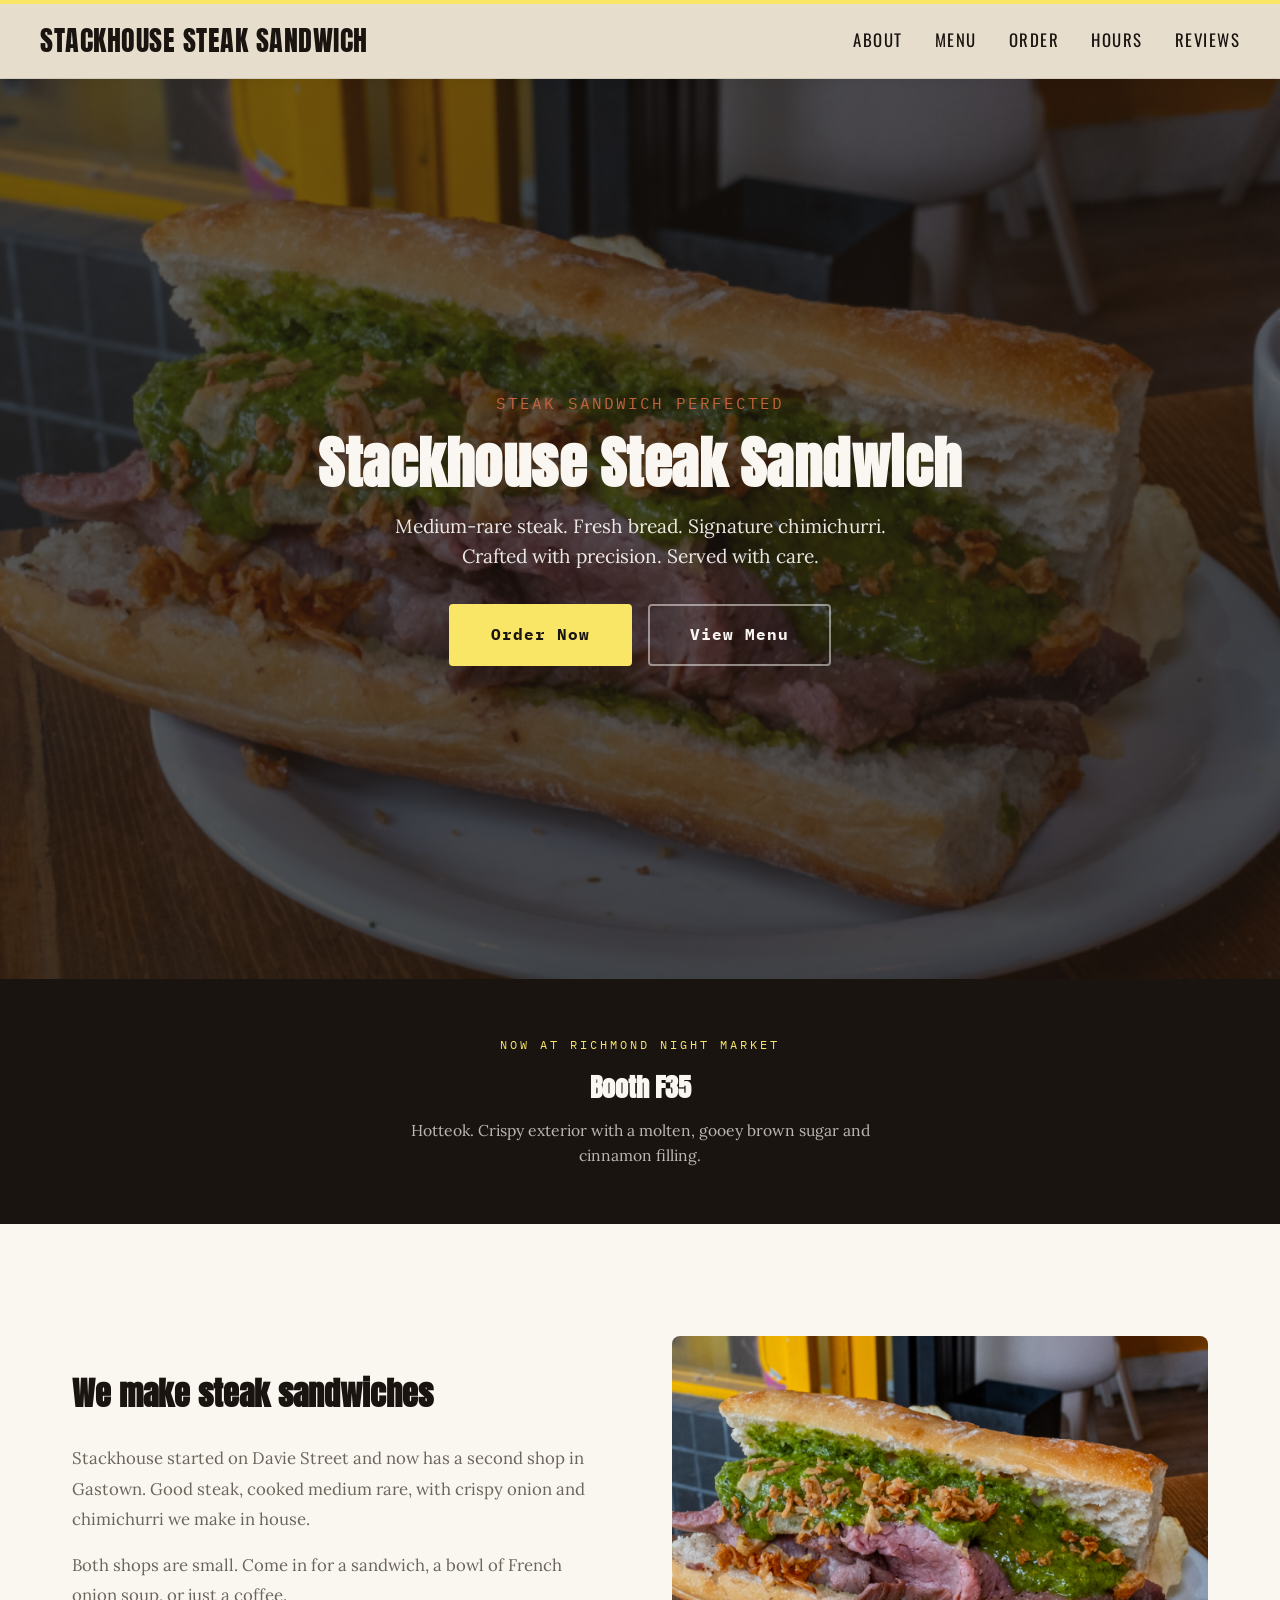
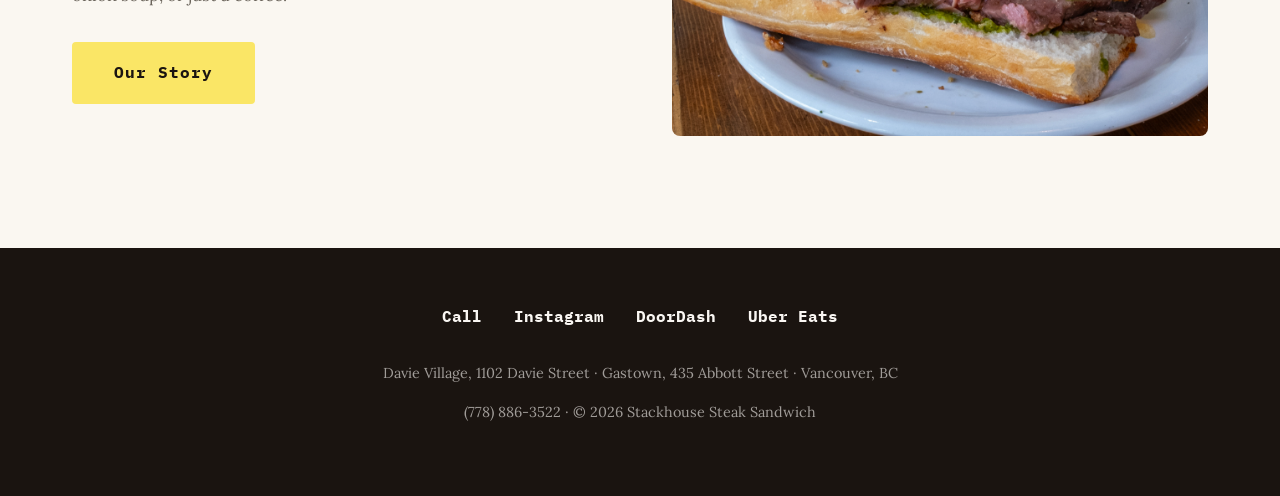
==== commit 2d5b1a75: "antonju" ====
--- a/index.html
+++ b/index.html
@@ -5,7 +5,7 @@
     <meta name="viewport" content="width=device-width, initial-scale=1.0">
     <title>Stackhouse Steak Sandwich | Vancouver</title>
     <meta name="description" content="Vancouver's home for perfectly crafted steak sandwiches. Medium-rare steak, fresh bread, signature chimichurri.">
-    <link href="https://fonts.googleapis.com/css2?family=Anton&family=Playfair+Display:wght@700;900&family=IBM+Plex+Mono:wght@400;600&family=Lora:wght@400;500;600&display=swap" rel="stylesheet">
+    <link href="https://fonts.googleapis.com/css2?family=Anton&family=Oswald:wght@300;400;500&family=Playfair+Display:wght@700;900&family=IBM+Plex+Mono:wght@400;600&family=Lora:wght@400;500;600&display=swap" rel="stylesheet">
     <link rel="icon" type="image/png" href="favicon.png">
     <link rel="apple-touch-icon" href="apple-touch-icon.png">
     <link rel="stylesheet" href="styles.css">
--- a/styles.css
+++ b/styles.css
@@ -66,9 +66,11 @@
         .nav-links a {
             color: var(--primary-dark);
             text-decoration: none;
-            font-family: 'IBM Plex Mono', monospace;
-            font-size: 0.92rem;
-            letter-spacing: 1px;
+            font-family: 'Oswald', sans-serif;
+            font-weight: 400;
+            font-size: 1.05rem;
+            letter-spacing: 1.5px;
+            text-transform: uppercase;
             padding-bottom: 3px;
             border-bottom: 1px solid transparent;
             transition: color 0.3s ease, border-color 0.3s ease;
@@ -129,9 +131,11 @@
         .mobile-menu a {
             color: var(--primary-dark);
             text-decoration: none;
-            font-family: 'IBM Plex Mono', monospace;
-            font-size: 1rem;
-            letter-spacing: 1px;
+            font-family: 'Oswald', sans-serif;
+            font-weight: 400;
+            font-size: 1.15rem;
+            letter-spacing: 1.5px;
+            text-transform: uppercase;
             padding: 0.5rem 0;
             border-bottom: 1px solid rgba(26, 20, 16, 0.08);
         }
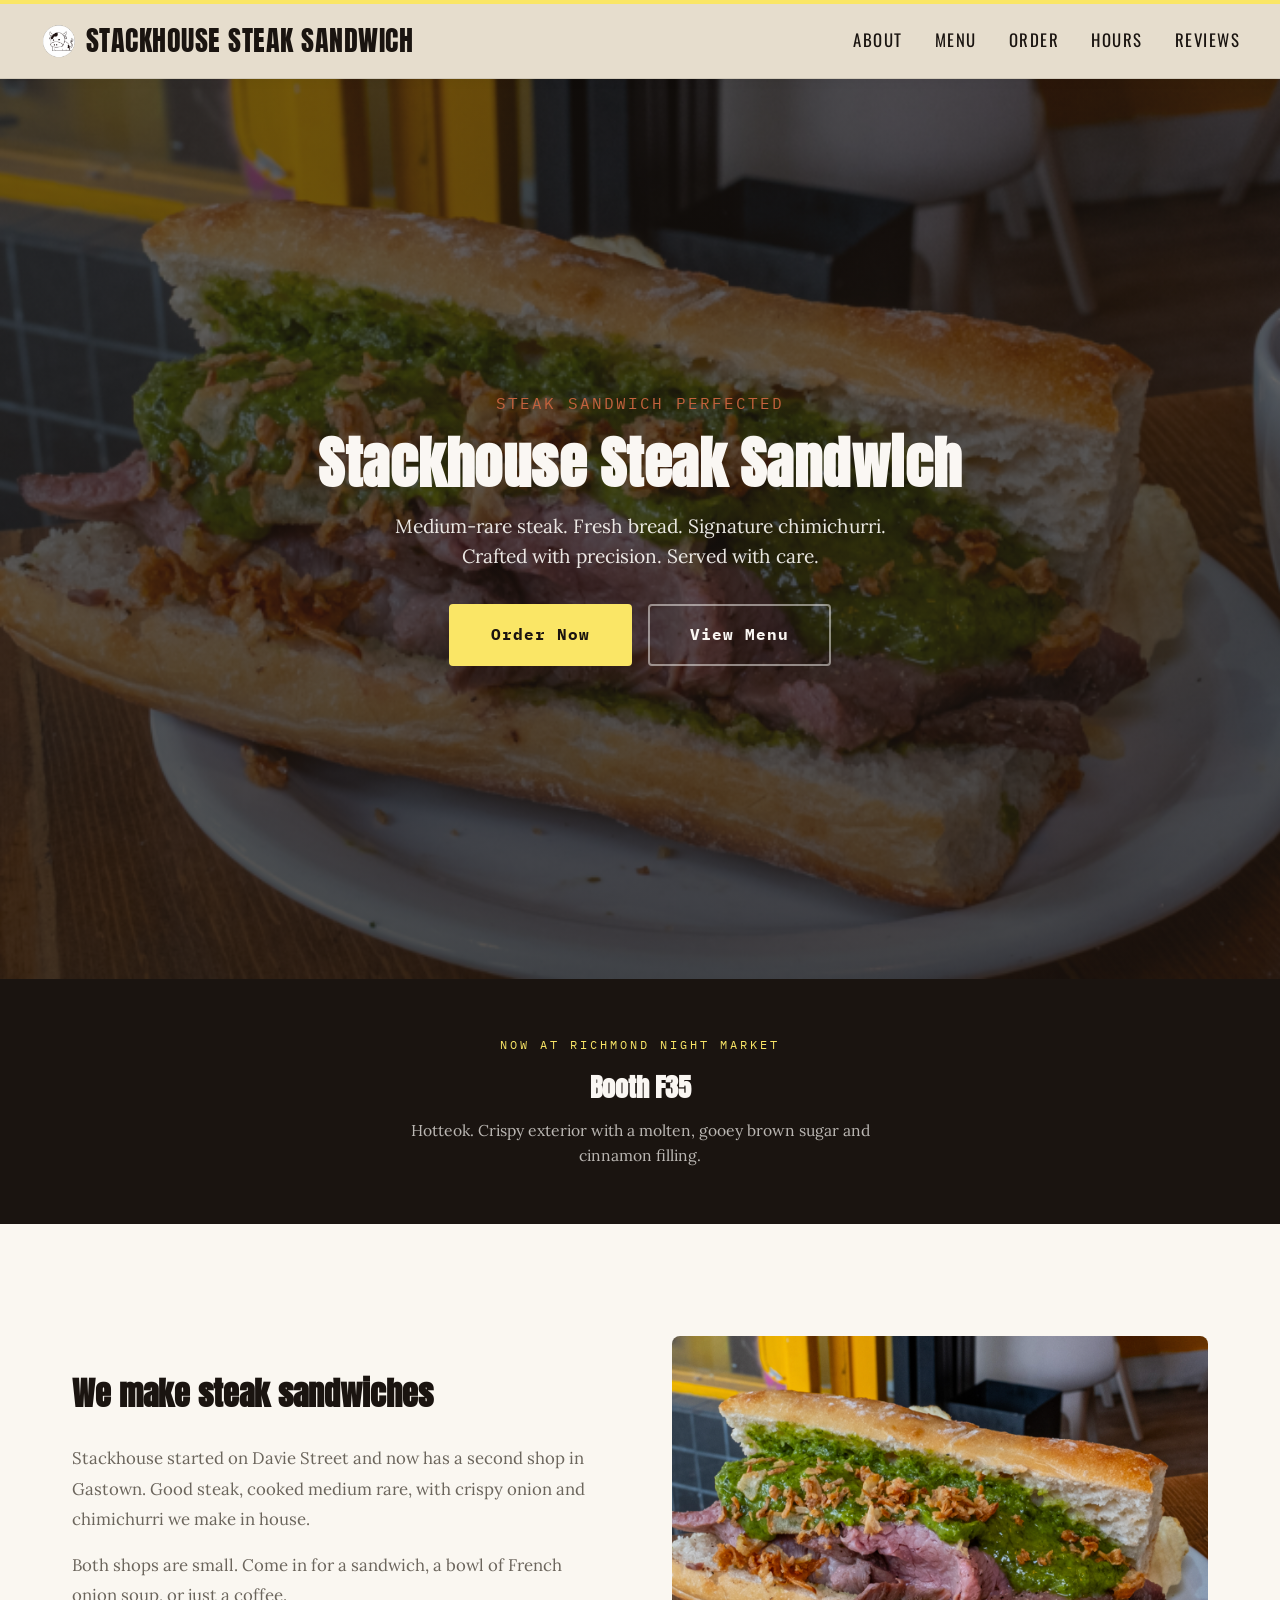
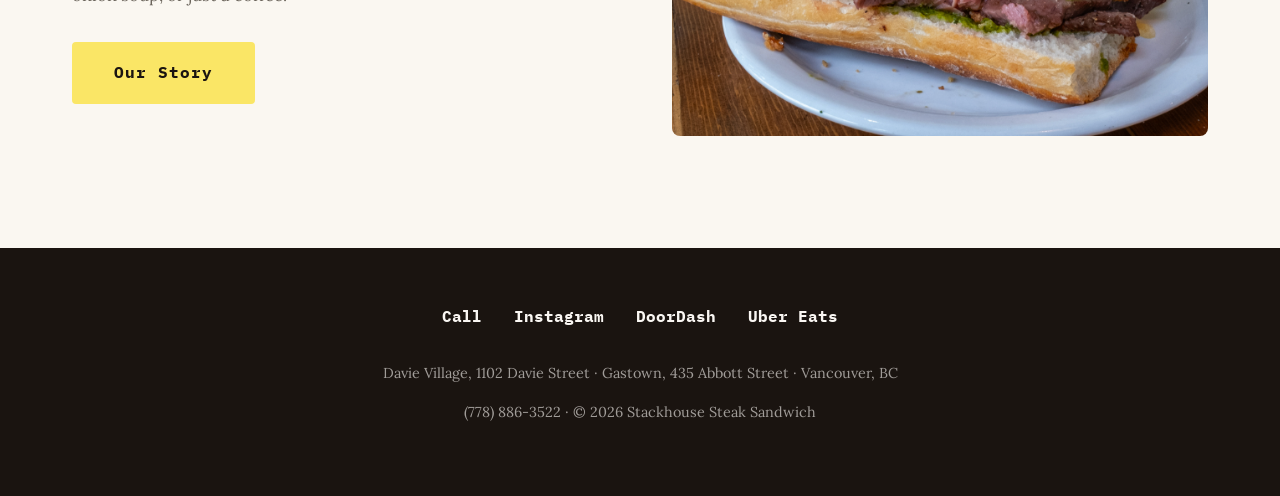
==== commit 072dd482: "cow" ====
--- a/index.html
+++ b/index.html
@@ -55,7 +55,7 @@
 <body>
     <header>
         <nav>
-            <a href="index.html" class="logo" style="text-decoration:none;color:inherit;">STACKHOUSE STEAK SANDWICH</a>
+            <a href="index.html" class="logo" style="text-decoration:none;color:inherit;display:flex;align-items:center;gap:0.6rem;"><img src="favicon.png" alt="Stackhouse" style="height:36px;width:36px;border-radius:50%;object-fit:cover;">STACKHOUSE STEAK SANDWICH</a>
             <ul class="nav-links">
                 <li><a href="about.html">About</a></li>
                 <li><a href="menu.html">Menu</a></li>
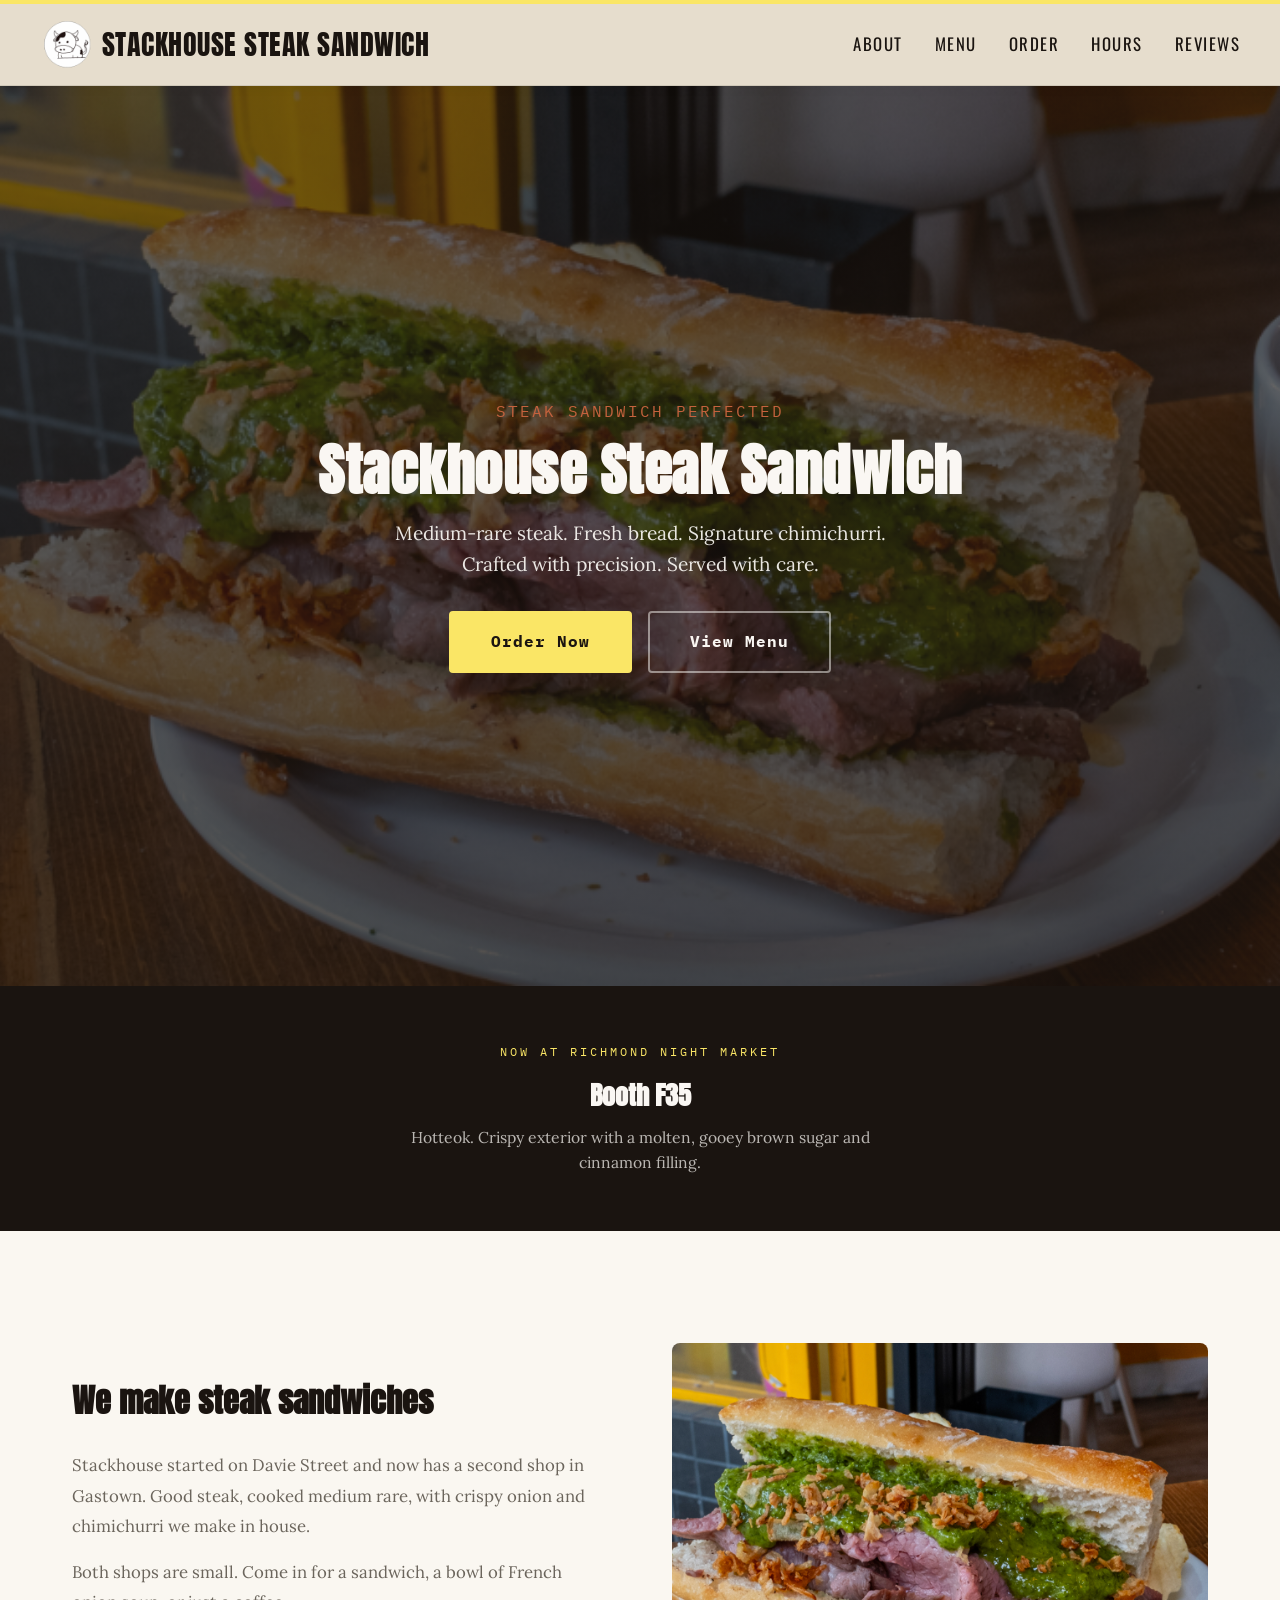
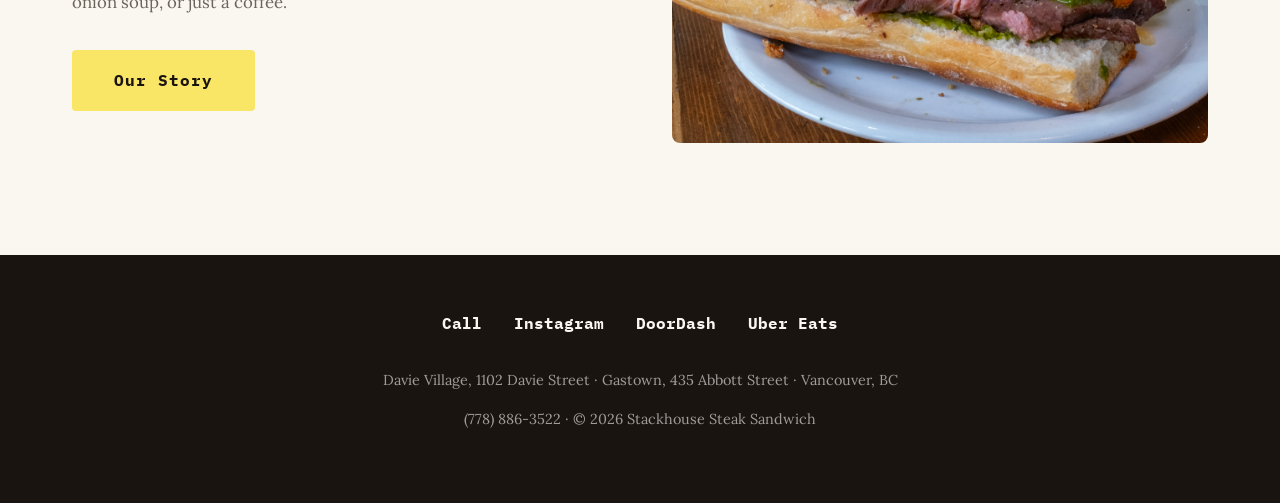
==== commit 32825458: "coo" ====
--- a/index.html
+++ b/index.html
@@ -55,7 +55,7 @@
 <body>
     <header>
         <nav>
-            <a href="index.html" class="logo" style="text-decoration:none;color:inherit;display:flex;align-items:center;gap:0.6rem;"><img src="favicon.png" alt="Stackhouse" style="height:36px;width:36px;border-radius:50%;object-fit:cover;">STACKHOUSE STEAK SANDWICH</a>
+            <a href="index.html" class="logo" style="text-decoration:none;color:inherit;display:flex;align-items:center;gap:0.6rem;"><img src="favicon.png" alt="Stackhouse" style="height:52px;width:52px;border-radius:50%;object-fit:cover;">STACKHOUSE STEAK SANDWICH</a>
             <ul class="nav-links">
                 <li><a href="about.html">About</a></li>
                 <li><a href="menu.html">Menu</a></li>
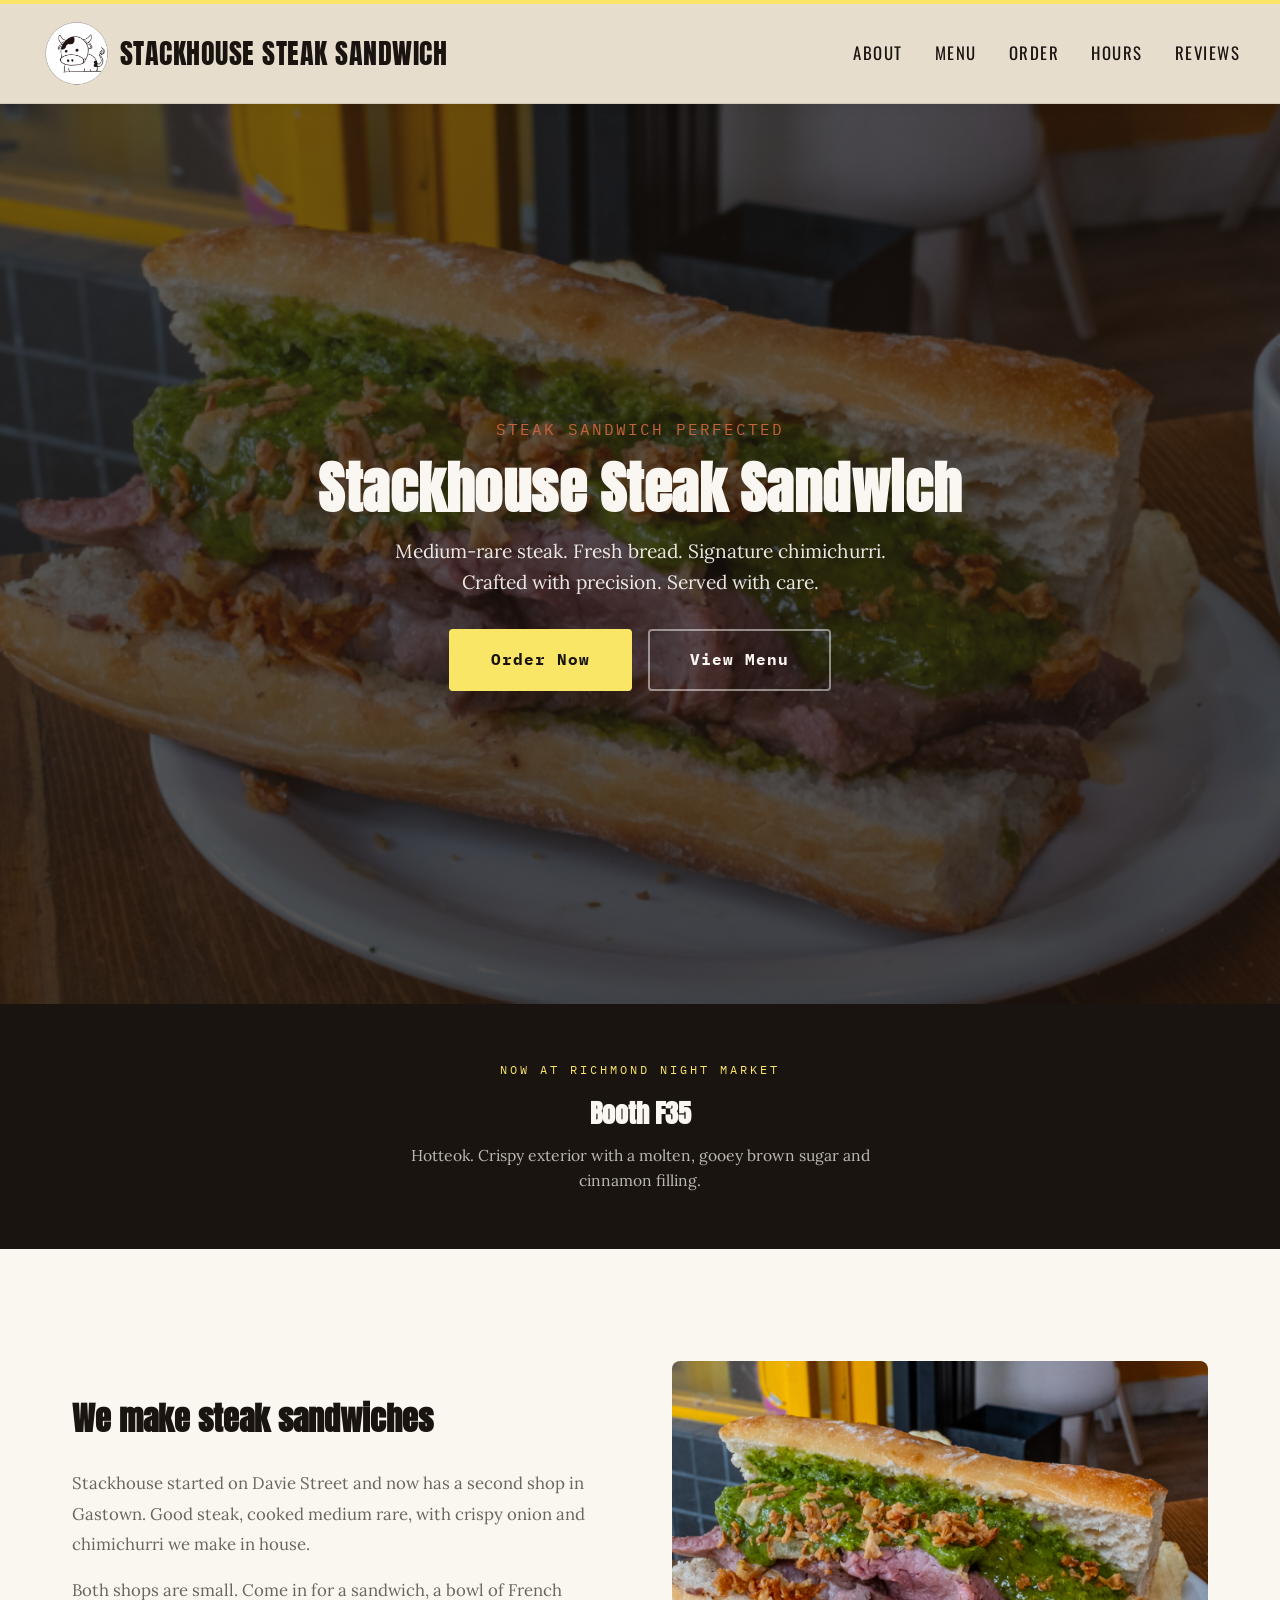
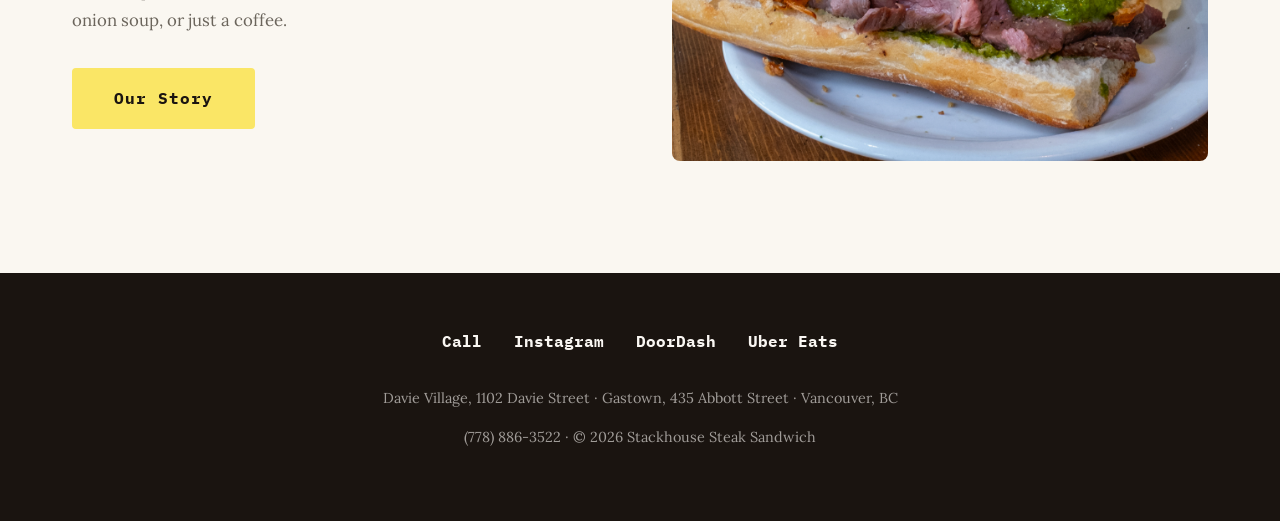
==== commit 04d09c01: "hover" ====
--- a/index.html
+++ b/index.html
@@ -55,7 +55,7 @@
 <body>
     <header>
         <nav>
-            <a href="index.html" class="logo" style="text-decoration:none;color:inherit;display:flex;align-items:center;gap:0.6rem;"><img src="favicon.png" alt="Stackhouse" style="height:52px;width:52px;border-radius:50%;object-fit:cover;">STACKHOUSE STEAK SANDWICH</a>
+            <a href="index.html" class="logo" style="text-decoration:none;color:inherit;display:flex;align-items:center;gap:0.6rem;"><img src="favicon.png" alt="Stackhouse" style="height:70px;width:70px;object-fit:cover;">STACKHOUSE STEAK SANDWICH</a>
             <ul class="nav-links">
                 <li><a href="about.html">About</a></li>
                 <li><a href="menu.html">Menu</a></li>
--- a/styles.css
+++ b/styles.css
@@ -805,8 +805,8 @@
 
         /* ===== Multi-page additions ===== */
         .nav-links a.active {
-            color: var(--primary-dark);
-            border-bottom-color: var(--primary-dark);
+            color: var(--brand);
+            border-bottom-color: var(--brand);
         }
 
         .page-header {
